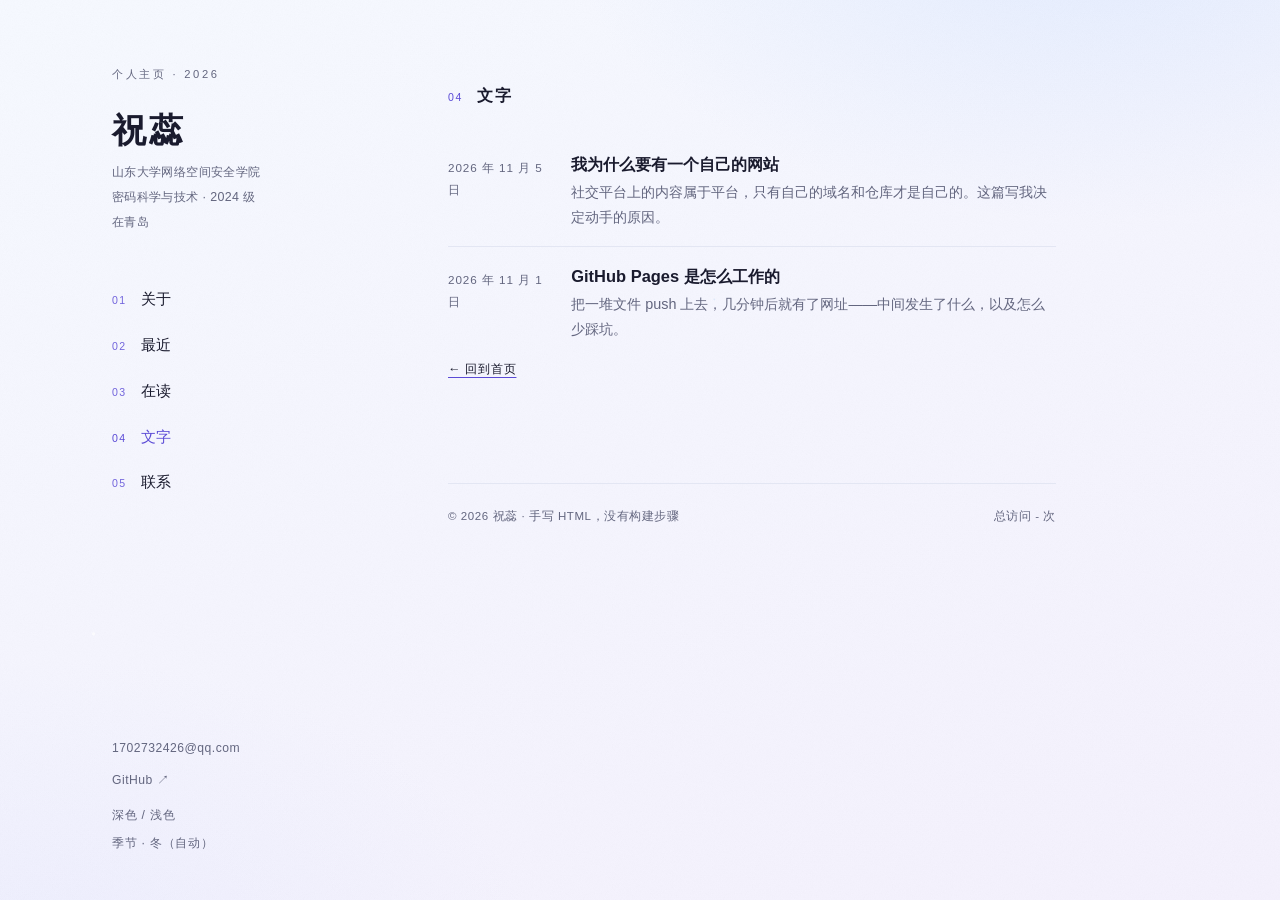
==== blog/index.html @ 92d71a0c "feat: 四季粒子 — 春落樱 夏流萤 秋飘叶 冬飞雪" ====
<!doctype html>
<html lang="zh-CN">
<head>
<meta charset="utf-8">
<meta name="viewport" content="width=device-width, initial-scale=1">
<title>文字 · 祝蕊</title>
<meta name="description" content="写过的字。">
<meta name="theme-color" content="#f6f9ff" media="(prefers-color-scheme: light)">
<meta name="theme-color" content="#0f1120" media="(prefers-color-scheme: dark)">
<meta property="og:type" content="website">
<meta property="og:title" content="文字 · 祝蕊">
<meta property="og:description" content="写过的字。">
<link rel="canonical" href="https://imzhurui.github.io/blog/">
<link rel="icon" href="data:image/svg+xml,%3Csvg xmlns='http://www.w3.org/2000/svg' viewBox='0 0 32 32'%3E%3Crect width='32' height='32' rx='4' fill='%235b4bd6'/%3E%3Ctext x='16' y='23' font-size='18' font-family='serif' fill='%23ffffff' text-anchor='middle'%3E%E7%A5%9D%3C/text%3E%3C/svg%3E">
<link rel="stylesheet" href="../assets/css/style.css?v=64c40085">
<script>
  (function () {
    try {
      var saved = localStorage.getItem('theme');
      var dark = window.matchMedia('(prefers-color-scheme: dark)').matches;
      document.documentElement.dataset.theme = saved || (dark ? 'dark' : 'light');
      var mo = new Date().getMonth() + 1;
      var se = mo < 3 ? 'winter' : mo < 6 ? 'spring' : mo < 9 ? 'summer' : mo < 12 ? 'autumn' : 'winter';
      var savedSe = localStorage.getItem('season');
      if (savedSe && savedSe !== 'auto') se = savedSe;
      document.documentElement.dataset.season = se;
    } catch (e) {}
  })();
</script>
</head>
<body>
<a class="skip-link" href="#main">跳到正文</a>
<canvas id="leaves" aria-hidden="true"></canvas>
<div class="frame">
  <aside class="side">
    <div>
      <p class="kicker">个人主页 · 2026</p>
      <p class="brand"><a href="../index.html">祝蕊</a></p>
      <p class="role">山东大学网络空间安全学院<br>密码科学与技术 · 2024 级<br>在青岛</p>
      <nav class="nav" aria-label="主导航">
      <a href="../index.html#about"><span>01</span>关于</a>
      <a href="../index.html#now"><span>02</span>最近</a>
      <a href="../index.html#reading"><span>03</span>在读</a>
      <a href="../blog/index.html" aria-current="page"><span>04</span>文字</a>
      <a href="../index.html#contact"><span>05</span>联系</a>
      </nav>
    </div>
    <div class="side-foot">
      <a href="mailto:1702732426@qq.com">1702732426@qq.com</a>
      <a href="https://github.com/imzhurui" target="_blank" rel="noopener noreferrer">GitHub ↗</a>
      <button class="theme-toggle" type="button">深色 / 浅色</button>
      <button class="season-toggle" type="button">季节</button>
    </div>
  </aside>
  <main class="main" id="main">
    <section class="section">
      <div class="sec-head"><span class="sec-num">04</span><h2 class="sec-title">文字</h2></div>
      <ul class="posts">
        <li><a class="post" href="hello-world.html">
          <span class="date">2026 年 11 月 5 日</span>
          <span><h3>我为什么要有一个自己的网站</h3><p>社交平台上的内容属于平台，只有自己的域名和仓库才是自己的。这篇写我决定动手的原因。</p></span>
        </a></li>
        <li><a class="post" href="github-pages-notes.html">
          <span class="date">2026 年 11 月 1 日</span>
          <span><h3>GitHub Pages 是怎么工作的</h3><p>把一堆文件 push 上去，几分钟后就有了网址——中间发生了什么，以及怎么少踩坑。</p></span>
        </a></li>
      </ul>
      <p class="more"><a href="../index.html">← 回到首页</a></p>
    </section>
    <footer class="foot">
      <p>© <span id="year">2026</span> 祝蕊 · 手写 HTML，没有构建步骤</p>
      <p><span id="busuanzi_container_site_pv">总访问 <span id="busuanzi_value_site_pv">-</span> 次</span></p>
    </footer>
  </main>
</div>
<script src="../assets/js/main.js?v=64c40085"></script>
<script src="../assets/js/leaves.js?v=64c40085"></script>
<script defer src="https://busuanzi.ibruce.info/busuanzi/2.3/busuanzi.pure.mini.js"></script>
</body>
</html>
---- assets/css/style.css ----
/* ===========================================================
   杂志式双栏 · 左侧栏固定，右侧阅读
   改配色只动 :root，其余不用碰。
   =========================================================== */

:root {
  --paper: #f6f9ff;
  --paper-2: #f4f1fd;
  --ink: #1a1b2e;
  --muted: #63667f;
  --rule: #e3e6f3;
  --accent: #5b4bd6;
  --accent-soft: rgba(91, 75, 214, 0.08);
  --glow-blue: rgba(86, 138, 255, 0.18);
  --glow-violet: rgba(158, 118, 255, 0.16);
  --font: -apple-system, BlinkMacSystemFont, "Segoe UI", "PingFang SC",
    "Hiragino Sans GB", "Microsoft YaHei", "Noto Sans SC", sans-serif;
  --sans: var(--font);
  --side: 16.5rem;
  color-scheme: light;
}

[data-theme="dark"] {
  --paper: #0f1120;
  --paper-2: #141128;
  --ink: #e7e8f4;
  --muted: #9b9db8;
  --rule: #262a40;
  --accent: #a99cff;
  --accent-soft: rgba(169, 156, 255, 0.14);
  --glow-blue: rgba(72, 112, 255, 0.22);
  --glow-violet: rgba(142, 100, 255, 0.20);
  color-scheme: dark;
}

*,
*::before,
*::after { box-sizing: border-box; }

html {
  -webkit-text-size-adjust: 100%;
  scroll-behavior: smooth;
  scroll-padding-top: 2rem;
}

body {
  margin: 0;
  min-height: 100vh;
  background-color: var(--paper);
  background-image:
    radial-gradient(900px 520px at 86% -10%, var(--glow-blue), transparent 60%),
    radial-gradient(820px 480px at 2% 106%, var(--glow-violet), transparent 62%),
    linear-gradient(160deg, var(--paper) 0%, var(--paper-2) 100%);
  background-attachment: fixed;
  color: var(--ink);
  font-family: var(--font);
  font-size: 17px;
  line-height: 1.9;
  -webkit-font-smoothing: antialiased;
  text-rendering: optimizeLegibility;
  transition: background-color 0.35s ease, color 0.35s ease;
}

body::before {
  content: "";
  position: fixed;
  inset: 0;
  z-index: 1;
  pointer-events: none;
  opacity: 0.08;
  mix-blend-mode: multiply;
  background-image: url("data:image/svg+xml,%3Csvg xmlns='http://www.w3.org/2000/svg' width='140' height='140'%3E%3Cfilter id='n'%3E%3CfeTurbulence type='fractalNoise' baseFrequency='0.9' numOctaves='3' stitchTiles='stitch'/%3E%3CfeColorMatrix type='saturate' values='0'/%3E%3C/filter%3E%3Crect width='140' height='140' filter='url(%23n)' opacity='0.5'/%3E%3C/svg%3E");
}

[data-theme="dark"] body::before {
  opacity: 0.1;
  mix-blend-mode: screen;
}

#leaves {
  position: fixed;
  inset: 0;
  width: 100%;
  height: 100%;
  z-index: 0;
  pointer-events: none;
}

a {
  color: var(--ink);
  text-decoration: underline;
  text-decoration-color: var(--accent);
  text-decoration-thickness: 1px;
  text-underline-offset: 4px;
  transition: color 0.18s ease;
}
a:hover { color: var(--accent); }

::selection { background: var(--accent-soft); }

:focus-visible {
  outline: 2px solid var(--accent);
  outline-offset: 3px;
  border-radius: 2px;
}

.skip-link {
  position: absolute;
  left: -9999px;
  background: var(--paper);
  padding: 10px 16px;
  z-index: 100;
}
.skip-link:focus { left: 12px; top: 12px; }

/* ---------------- 双栏骨架 ---------------- */

.frame {
  position: relative;
  z-index: 2;
  display: grid;
  grid-template-columns: var(--side) minmax(0, 1fr);
  gap: 4.5rem;
  max-width: 72rem;
  margin: 0 auto;
  padding: 0 3rem;
}

.side {
  position: sticky;
  top: 0;
  align-self: start;
  height: 100vh;
  display: flex;
  flex-direction: column;
  justify-content: space-between;
  padding: 4rem 0 3rem;
}

.main {
  padding: 5rem 0 6rem;
  max-width: 38rem;
}

/* ---------------- 左侧栏 ---------------- */

.kicker {
  margin: 0 0 1.4rem;
  font-family: var(--sans);
  font-size: 0.7rem;
  letter-spacing: 0.24em;
  color: var(--muted);
}

.brand {
  margin: 0 0 0.5rem;
  font-size: 2.15rem;
  font-weight: 600;
  letter-spacing: 0.08em;
  line-height: 1.3;
}

.brand a { text-decoration: none; }

.role {
  margin: 0 0 2.6rem;
  font-family: var(--sans);
  font-size: 0.78rem;
  line-height: 2;
  color: var(--muted);
  letter-spacing: 0.03em;
}

.nav {
  display: flex;
  flex-direction: column;
}

.nav a {
  display: flex;
  align-items: baseline;
  gap: 0.9rem;
  padding: 0.5rem 0;
  font-size: 0.95rem;
  text-decoration: none;
  border-bottom: 1px solid transparent;
  transition: color 0.2s ease, border-color 0.2s ease, padding-left 0.2s ease;
}
.nav a span {
  font-family: var(--sans);
  font-size: 0.66rem;
  letter-spacing: 0.12em;
  color: var(--accent);
  opacity: 0.85;
}
.nav a:hover { color: var(--accent); padding-left: 0.3rem; }
.nav a[aria-current="page"] { color: var(--accent); }
.nav a[aria-current="page"] span { opacity: 1; }

.side-foot {
  display: flex;
  flex-direction: column;
  gap: 0.55rem;
  font-family: var(--sans);
  font-size: 0.76rem;
  letter-spacing: 0.04em;
}
.side-foot a {
  color: var(--muted);
  text-decoration: none;
  transition: color 0.2s ease;
  overflow-wrap: anywhere;
}
.side-foot a:hover { color: var(--accent); }

.theme-toggle,
.season-toggle {
  align-self: flex-start;
  margin-top: 0.4rem;
  padding: 0;
  border: 0;
  background: none;
  color: var(--muted);
  font-family: var(--sans);
  font-size: 0.76rem;
  letter-spacing: 0.06em;
  cursor: pointer;
  transition: color 0.2s ease;
}
.theme-toggle:hover,
.season-toggle:hover { color: var(--accent); }

.season-toggle { margin-top: 0.15rem; }

/* ---------------- 正文小节 ---------------- */

.section {
  padding: 2.8rem 0;
  border-top: 1px solid var(--rule);
}
.section:first-child { border-top: 0; padding-top: 0; }

.sec-head {
  display: flex;
  align-items: baseline;
  gap: 0.85rem;
  margin-bottom: 1.5rem;
}

.sec-num {
  font-family: var(--sans);
  font-size: 0.66rem;
  letter-spacing: 0.16em;
  color: var(--accent);
}

.sec-title {
  margin: 0;
  font-size: 1.02rem;
  font-weight: 600;
  letter-spacing: 0.16em;
}

.section p { margin: 0 0 1.15rem; }
.section p:last-child { margin-bottom: 0; }

.lede { font-size: 1.16rem; line-height: 1.95; }

/* 最近 */
.now { margin: 0; font-size: 0.96rem; }
.now > div {
  display: grid;
  grid-template-columns: 4.2rem 1fr;
  gap: 1rem;
  padding: 0.6rem 0;
  border-bottom: 1px dashed var(--rule);
}
.now > div:last-child { border-bottom: 0; }
.now dt {
  font-family: var(--sans);
  font-size: 0.72rem;
  letter-spacing: 0.14em;
  color: var(--muted);
  padding-top: 0.3rem;
}
.now dd { margin: 0; }


/* 在读 */
.reading { list-style: none; margin: 0; padding: 0; }
.reading li {
  display: flex;
  justify-content: space-between;
  align-items: baseline;
  gap: 1rem;
  padding: 0.8rem 0;
  border-bottom: 1px dashed var(--rule);
  flex-wrap: wrap;
}
.reading li:last-child { border-bottom: 0; }
.reading a {
  text-decoration: none;
  border-bottom: 1px solid var(--rule);
  transition: color 0.2s ease, border-color 0.2s ease;
}
.reading a:hover { color: var(--accent); border-bottom-color: var(--accent); }
.read-meta {
  font-family: var(--sans);
  font-size: 0.72rem;
  letter-spacing: 0.06em;
  color: var(--muted);
}

/* 文章列表 */
.posts { list-style: none; margin: 0; padding: 0; }
.posts li { border-top: 1px solid var(--rule); }
.posts li:first-child { border-top: 0; }

.post {
  display: grid;
  grid-template-columns: 6.5rem minmax(0, 1fr);
  gap: 1.2rem;
  padding: 1rem 0;
  text-decoration: none;
  color: var(--ink);
  transition: color 0.2s ease, padding-left 0.2s ease;
}
.post:hover { color: var(--accent); padding-left: 0.35rem; }
.post time,
.post .date {
  font-family: var(--sans);
  font-size: 0.73rem;
  letter-spacing: 0.08em;
  color: var(--muted);
  padding-top: 0.35rem;
}
.post h3 {
  margin: 0 0 0.15rem;
  font-size: 1.03rem;
  font-weight: 600;
  line-height: 1.6;
}
.post p {
  margin: 0;
  font-size: 0.9rem;
  color: var(--muted);
  line-height: 1.75;
}

.more {
  margin: 1.6rem 0 0;
  font-family: var(--sans);
  font-size: 0.78rem;
  letter-spacing: 0.06em;
}

/* ---------------- 文章页 ---------------- */

.article-header {
  padding-bottom: 2rem;
  margin-bottom: 2.2rem;
  border-bottom: 1px solid var(--rule);
}

.article-header .meta {
  margin: 0 0 1rem;
  font-family: var(--sans);
  font-size: 0.74rem;
  letter-spacing: 0.1em;
  color: var(--muted);
}

.article-header h1 {
  margin: 0;
  font-size: clamp(1.6rem, 3vw, 2.05rem);
  font-weight: 600;
  line-height: 1.5;
  letter-spacing: 0.02em;
}

.prose p, .prose ul, .prose ol { margin: 0 0 1.25rem; }
.prose h2 {
  margin: 2.6rem 0 0.9rem;
  font-size: 1.28rem;
  font-weight: 600;
}
.prose h3 {
  margin: 2rem 0 0.6rem;
  font-size: 1.08rem;
  font-weight: 600;
}
.prose ul, .prose ol { padding-left: 1.4em; }
.prose li { margin-bottom: 0.45rem; }
.prose li::marker { color: var(--accent); }
.prose blockquote {
  margin: 1.6rem 0;
  padding: 0.2rem 0 0.2rem 1.2rem;
  border-left: 2px solid var(--accent);
  color: var(--muted);
}
.prose blockquote p:last-child { margin-bottom: 0; }
.prose code {
  font-family: ui-monospace, SFMono-Regular, Consolas, "Courier New", monospace;
  font-size: 0.85em;
  background: var(--accent-soft);
  border-radius: 3px;
  padding: 1px 4px;
}
.prose pre {
  margin: 1.6rem 0;
  padding: 1rem 1.15rem;
  background: var(--accent-soft);
  border-radius: 4px;
  overflow-x: auto;
  font-size: 0.82rem;
  line-height: 1.7;
}
.prose pre code { background: none; padding: 0; }
.prose hr { border: 0; border-top: 1px solid var(--rule); margin: 2.4rem 0; }
.prose img { max-width: 100%; height: auto; }

.back {
  display: inline-block;
  margin-top: 3rem;
  font-family: var(--sans);
  font-size: 0.76rem;
  letter-spacing: 0.06em;
  color: var(--muted);
  text-decoration: none;
}
.back:hover { color: var(--accent); }

/* ---------------- 页脚 ---------------- */

.foot {
  margin-top: 3.5rem;
  padding-top: 1.4rem;
  border-top: 1px solid var(--rule);
  font-family: var(--sans);
  font-size: 0.72rem;
  letter-spacing: 0.05em;
  color: var(--muted);
  display: flex;
  justify-content: space-between;
  gap: 1rem;
  flex-wrap: wrap;
}
.foot p { margin: 0; }

/* ---------------- 入场：轻轻浮上来 ---------------- */

.reveal {
  opacity: 0;
  transform: translateY(12px);
  transition: opacity 0.8s cubic-bezier(0.22, 0.61, 0.36, 1),
    transform 0.8s cubic-bezier(0.22, 0.61, 0.36, 1);
}
.reveal.in { opacity: 1; transform: none; }


/* ---------------- 四季：只换底色和光，不动文字 ---------------- */

/* 四季只在蓝紫范围里换「光」，底色永远是浅蓝到浅紫 */
[data-season="spring"] { --glow-blue: rgba(96, 200, 210, 0.18); --glow-violet: rgba(150, 190, 255, 0.14); }
[data-season="summer"] { --glow-blue: rgba(72, 156, 255, 0.20); --glow-violet: rgba(120, 190, 255, 0.13); }
[data-season="autumn"] { --glow-blue: rgba(126, 146, 255, 0.18); --glow-violet: rgba(176, 132, 255, 0.17); }
[data-season="winter"] { --glow-blue: rgba(150, 190, 255, 0.20); --glow-violet: rgba(196, 208, 255, 0.15); }

[data-theme="dark"][data-season="spring"] { --glow-blue: rgba(60, 180, 200, 0.22); --glow-violet: rgba(110, 150, 255, 0.20); }
[data-theme="dark"][data-season="summer"] { --glow-blue: rgba(56, 132, 255, 0.26); --glow-violet: rgba(96, 176, 255, 0.20); }
[data-theme="dark"][data-season="autumn"] { --glow-blue: rgba(104, 124, 255, 0.24); --glow-violet: rgba(158, 108, 255, 0.24); }
[data-theme="dark"][data-season="winter"] { --glow-blue: rgba(130, 176, 255, 0.24); --glow-violet: rgba(180, 196, 255, 0.18); }

/* ---------------- 响应式 ---------------- */

@media (max-width: 900px) {
  .frame {
    grid-template-columns: minmax(0, 1fr);
    gap: 0;
    padding: 0 1.6rem;
  }
  .side {
    position: static;
    height: auto;
    padding: 2.4rem 0 1.6rem;
    border-bottom: 1px solid var(--rule);
    gap: 1.4rem;
  }
  .role { margin-bottom: 0; }
  .nav { flex-direction: row; flex-wrap: wrap; gap: 0.4rem 1.2rem; }
  .nav a { padding: 0.25rem 0; border-bottom: 0; }
  .side-foot { flex-direction: row; flex-wrap: wrap; gap: 1rem; align-items: center; }
  .theme-toggle { margin-top: 0; }
  .main { padding: 2.4rem 0 4rem; max-width: none; }
  .post { grid-template-columns: 5.2rem minmax(0, 1fr); gap: 0.8rem; }
}

@media (max-width: 480px) {
  body { font-size: 16.5px; }
  .brand { font-size: 1.9rem; }
  .post { grid-template-columns: minmax(0, 1fr); gap: 0.15rem; }
  .post time { padding-top: 0; }
}

@media (prefers-reduced-motion: reduce) {
  html { scroll-behavior: auto; }
  *, *::before, *::after {
    transition-duration: 0.001ms !important;
    animation-duration: 0.001ms !important;
  }
  #leaves { display: none; }
  .reveal { opacity: 1; transform: none; }
}

@media print {
  body::before, #leaves, .side, .foot { display: none; }
  .frame { display: block; }
  .main { padding: 0; max-width: none; }
  body { background: #fff; color: #000; }
}
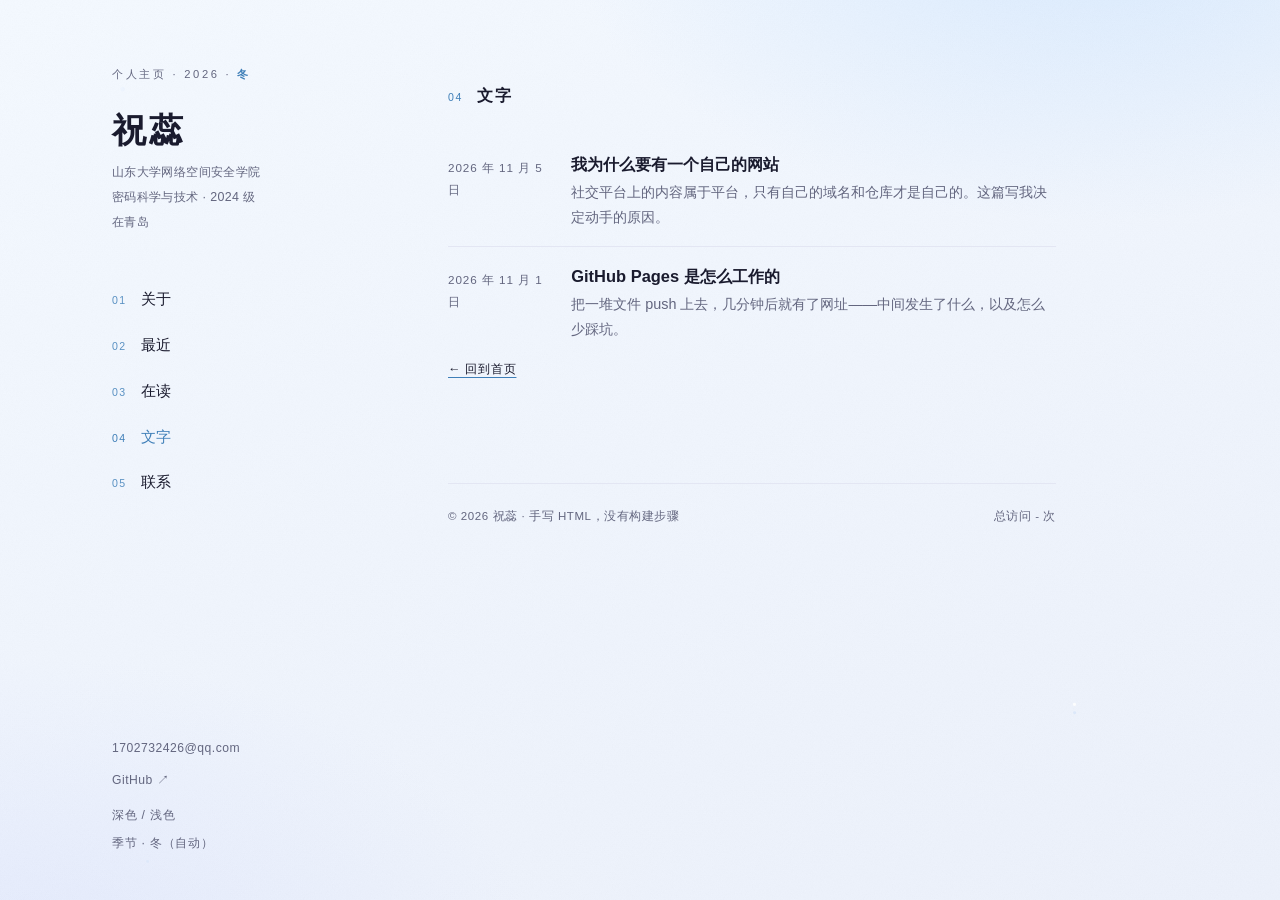
==== commit a522657c: "style: 四季差异化更明显（底色/强调色/粒子）" ====
--- a/blog/index.html
+++ b/blog/index.html
@@ -12,7 +12,7 @@
 <meta property="og:description" content="写过的字。">
 <link rel="canonical" href="https://imzhurui.github.io/blog/">
 <link rel="icon" href="data:image/svg+xml,%3Csvg xmlns='http://www.w3.org/2000/svg' viewBox='0 0 32 32'%3E%3Crect width='32' height='32' rx='4' fill='%235b4bd6'/%3E%3Ctext x='16' y='23' font-size='18' font-family='serif' fill='%23ffffff' text-anchor='middle'%3E%E7%A5%9D%3C/text%3E%3C/svg%3E">
-<link rel="stylesheet" href="../assets/css/style.css?v=64c40085">
+<link rel="stylesheet" href="../assets/css/style.css?v=2e417371">
 <script>
   (function () {
     try {
@@ -73,8 +73,8 @@
     </footer>
   </main>
 </div>
-<script src="../assets/js/main.js?v=64c40085"></script>
-<script src="../assets/js/leaves.js?v=64c40085"></script>
+<script src="../assets/js/main.js?v=2e417371"></script>
+<script src="../assets/js/leaves.js?v=2e417371"></script>
 <script defer src="https://busuanzi.ibruce.info/busuanzi/2.3/busuanzi.pure.mini.js"></script>
 </body>
 </html>
--- a/assets/css/style.css
+++ b/assets/css/style.css
@@ -152,6 +152,12 @@
   color: var(--muted);
 }
 
+.season-mark {
+  color: var(--accent);
+  font-weight: 600;
+  letter-spacing: 0.1em;
+}
+
 .brand {
   margin: 0 0 0.5rem;
   font-size: 2.15rem;
@@ -460,16 +466,79 @@
 
 /* ---------------- 四季：只换底色和光，不动文字 ---------------- */
 
-/* 四季只在蓝紫范围里换「光」，底色永远是浅蓝到浅紫 */
-[data-season="spring"] { --glow-blue: rgba(96, 200, 210, 0.18); --glow-violet: rgba(150, 190, 255, 0.14); }
-[data-season="summer"] { --glow-blue: rgba(72, 156, 255, 0.20); --glow-violet: rgba(120, 190, 255, 0.13); }
-[data-season="autumn"] { --glow-blue: rgba(126, 146, 255, 0.18); --glow-violet: rgba(176, 132, 255, 0.17); }
-[data-season="winter"] { --glow-blue: rgba(150, 190, 255, 0.20); --glow-violet: rgba(196, 208, 255, 0.15); }
-
-[data-theme="dark"][data-season="spring"] { --glow-blue: rgba(60, 180, 200, 0.22); --glow-violet: rgba(110, 150, 255, 0.20); }
-[data-theme="dark"][data-season="summer"] { --glow-blue: rgba(56, 132, 255, 0.26); --glow-violet: rgba(96, 176, 255, 0.20); }
-[data-theme="dark"][data-season="autumn"] { --glow-blue: rgba(104, 124, 255, 0.24); --glow-violet: rgba(158, 108, 255, 0.24); }
-[data-theme="dark"][data-season="winter"] { --glow-blue: rgba(130, 176, 255, 0.24); --glow-violet: rgba(180, 196, 255, 0.18); }
+/* ---------------- 四季：底色、光、强调色都换 ---------------- */
+
+[data-season="spring"] {
+  --paper: #fff6f9;
+  --paper-2: #f4ecfb;
+  --accent: #b8467e;
+  --accent-soft: rgba(184, 70, 126, 0.08);
+  --glow-blue: rgba(255, 158, 196, 0.26);
+  --glow-violet: rgba(188, 152, 255, 0.22);
+}
+
+[data-season="summer"] {
+  --paper: #f2fbff;
+  --paper-2: #e9f2ff;
+  --accent: #2f6fd0;
+  --accent-soft: rgba(47, 111, 208, 0.08);
+  --glow-blue: rgba(86, 196, 255, 0.26);
+  --glow-violet: rgba(96, 146, 255, 0.20);
+}
+
+[data-season="autumn"] {
+  --paper: #f7f4ff;
+  --paper-2: #eee7fb;
+  --accent: #6a4bd6;
+  --accent-soft: rgba(106, 75, 214, 0.08);
+  --glow-blue: rgba(124, 112, 255, 0.24);
+  --glow-violet: rgba(176, 120, 255, 0.22);
+}
+
+[data-season="winter"] {
+  --paper: #f4f9ff;
+  --paper-2: #ecf1fb;
+  --accent: #3f7fb8;
+  --accent-soft: rgba(63, 127, 184, 0.08);
+  --glow-blue: rgba(150, 200, 255, 0.28);
+  --glow-violet: rgba(186, 198, 255, 0.20);
+}
+
+[data-theme="dark"][data-season="spring"] {
+  --paper: #1b1420;
+  --paper-2: #241a2c;
+  --accent: #ff9ec4;
+  --accent-soft: rgba(255, 158, 196, 0.14);
+  --glow-blue: rgba(255, 130, 180, 0.26);
+  --glow-violet: rgba(170, 120, 255, 0.24);
+}
+
+[data-theme="dark"][data-season="summer"] {
+  --paper: #0d1826;
+  --paper-2: #102132;
+  --accent: #7fd0ff;
+  --accent-soft: rgba(127, 208, 255, 0.14);
+  --glow-blue: rgba(60, 180, 255, 0.28);
+  --glow-violet: rgba(90, 140, 255, 0.22);
+}
+
+[data-theme="dark"][data-season="autumn"] {
+  --paper: #14112a;
+  --paper-2: #1a1738;
+  --accent: #b39cff;
+  --accent-soft: rgba(179, 156, 255, 0.16);
+  --glow-blue: rgba(110, 100, 255, 0.30);
+  --glow-violet: rgba(160, 110, 255, 0.28);
+}
+
+[data-theme="dark"][data-season="winter"] {
+  --paper: #0e1622;
+  --paper-2: #131f2e;
+  --accent: #9ec4ff;
+  --accent-soft: rgba(158, 196, 255, 0.14);
+  --glow-blue: rgba(140, 190, 255, 0.28);
+  --glow-violet: rgba(180, 196, 255, 0.20);
+}
 
 /* ---------------- 响应式 ---------------- */
 
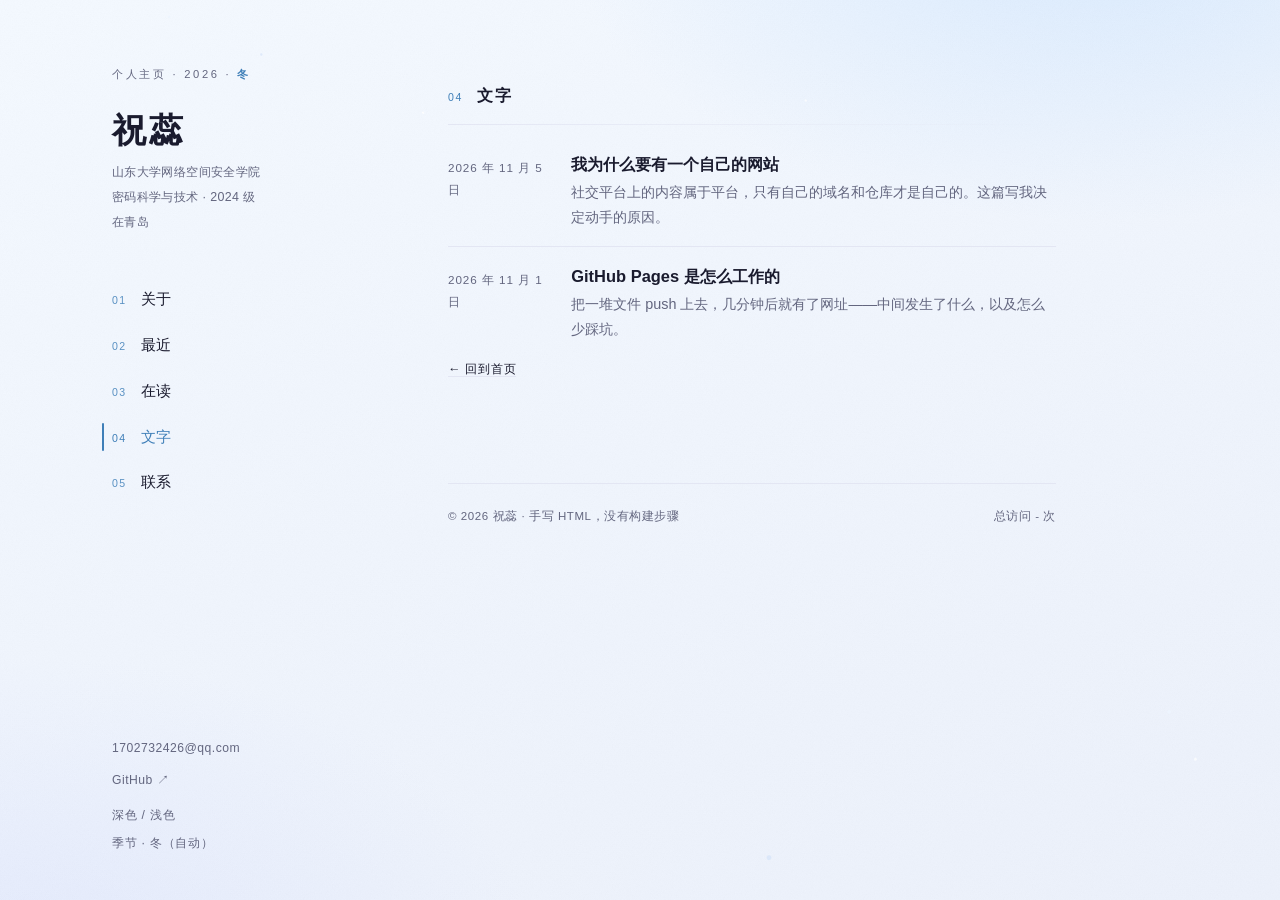
==== commit f9b2f557: "feat: 更多小动效（进度条/柔光/下划线/箭头/竖线）" ====
--- a/blog/index.html
+++ b/blog/index.html
@@ -12,7 +12,7 @@
 <meta property="og:description" content="写过的字。">
 <link rel="canonical" href="https://imzhurui.github.io/blog/">
 <link rel="icon" href="data:image/svg+xml,%3Csvg xmlns='http://www.w3.org/2000/svg' viewBox='0 0 32 32'%3E%3Crect width='32' height='32' rx='4' fill='%235b4bd6'/%3E%3Ctext x='16' y='23' font-size='18' font-family='serif' fill='%23ffffff' text-anchor='middle'%3E%E7%A5%9D%3C/text%3E%3C/svg%3E">
-<link rel="stylesheet" href="../assets/css/style.css?v=2e417371">
+<link rel="stylesheet" href="../assets/css/style.css?v=091273e0">
 <script>
   (function () {
     try {
@@ -31,6 +31,8 @@
 <body>
 <a class="skip-link" href="#main">跳到正文</a>
 <canvas id="leaves" aria-hidden="true"></canvas>
+<div class="spotlight" aria-hidden="true"></div>
+<div class="progress" aria-hidden="true"></div>
 <div class="frame">
   <aside class="side">
     <div>
@@ -73,8 +75,8 @@
     </footer>
   </main>
 </div>
-<script src="../assets/js/main.js?v=2e417371"></script>
-<script src="../assets/js/leaves.js?v=2e417371"></script>
+<script src="../assets/js/main.js?v=091273e0"></script>
+<script src="../assets/js/leaves.js?v=091273e0"></script>
 <script defer src="https://busuanzi.ibruce.info/busuanzi/2.3/busuanzi.pure.mini.js"></script>
 </body>
 </html>
--- a/assets/css/style.css
+++ b/assets/css/style.css
@@ -539,6 +539,168 @@
   --glow-blue: rgba(140, 190, 255, 0.28);
   --glow-violet: rgba(180, 196, 255, 0.20);
 }
+
+
+/* ---------------- 更多小动效 ---------------- */
+
+/* 顶部阅读进度 */
+.progress {
+  position: fixed;
+  top: 0;
+  left: 0;
+  right: 0;
+  height: 2px;
+  z-index: 70;
+  transform: scaleX(0);
+  transform-origin: 0 50%;
+  background: linear-gradient(90deg, var(--glow-blue), var(--accent));
+  opacity: 0.9;
+  pointer-events: none;
+  will-change: transform;
+}
+
+/* 跟着鼠标的一团柔光 */
+.spotlight {
+  position: fixed;
+  inset: 0;
+  z-index: 0;
+  pointer-events: none;
+  opacity: 0;
+  transition: opacity 0.6s ease;
+  background: radial-gradient(
+    240px 240px at var(--mx, 50%) var(--my, 30%),
+    rgba(255, 255, 255, 0.7),
+    rgba(255, 255, 255, 0) 70%
+  );
+  mix-blend-mode: soft-light;
+}
+.spotlight.on { opacity: 0.55; }
+
+/* 链接：下划线从左边长出来 */
+.section p a,
+.prose a,
+.reading a,
+.foot a,
+.article-header a {
+  text-decoration: none;
+  border-bottom: 1px solid var(--rule);
+  background-image: linear-gradient(var(--accent), var(--accent));
+  background-repeat: no-repeat;
+  background-size: 0% 1px;
+  background-position: 0 100%;
+  transition: background-size 0.32s cubic-bezier(0.22, 0.61, 0.36, 1),
+    color 0.2s ease, border-color 0.32s ease;
+}
+.section p a:hover,
+.prose a:hover,
+.reading a:hover,
+.foot a:hover,
+.article-header a:hover {
+  background-size: 100% 1px;
+  border-color: transparent;
+  color: var(--accent);
+}
+
+/* 小节：进入视野时，标题下划出细线 */
+.sec-head { position: relative; }
+.sec-head::after {
+  content: "";
+  position: absolute;
+  left: 0;
+  right: 0;
+  bottom: -0.85rem;
+  height: 1px;
+  background: linear-gradient(90deg, var(--rule), transparent);
+  transform: scaleX(0);
+  transform-origin: 0 50%;
+  transition: transform 1s cubic-bezier(0.22, 0.61, 0.36, 1) 0.12s;
+}
+.section.in .sec-head::after { transform: scaleX(1); }
+
+.sec-num {
+  display: inline-block;
+  transition: transform 0.25s ease, color 0.25s ease;
+}
+.section:hover .sec-num { transform: translateY(-2px) scale(1.12); }
+
+/* 文章行：hover 时冒出一个小箭头 */
+.post h3::after {
+  content: "→";
+  margin-left: 0.45em;
+  color: var(--accent);
+  opacity: 0;
+  transform: translateX(-6px);
+  display: inline-block;
+  transition: opacity 0.22s ease, transform 0.22s ease;
+}
+.post:hover h3::after { opacity: 1; transform: translateX(0); }
+
+/* 在读：hover 时左边浮出一条竖线 */
+.reading li {
+  position: relative;
+  padding-left: 0;
+  transition: padding-left 0.25s ease;
+}
+.reading li::before {
+  content: "";
+  position: absolute;
+  left: -0.75rem;
+  top: 0.75rem;
+  bottom: 0.75rem;
+  width: 2px;
+  border-radius: 2px;
+  background: var(--accent);
+  transform: scaleY(0);
+  transform-origin: 50% 0;
+  transition: transform 0.25s ease;
+}
+.reading li:hover { padding-left: 0.4rem; }
+.reading li:hover::before { transform: scaleY(1); }
+
+/* 「最近」行：hover 时淡淡铺一层底色 */
+.now > div {
+  background: linear-gradient(90deg, var(--accent-soft), transparent 70%);
+  background-size: 0% 100%;
+  background-repeat: no-repeat;
+  transition: background-size 0.35s ease, padding-left 0.25s ease, border-color 0.25s ease;
+}
+.now > div:hover { background-size: 100% 100%; }
+
+/* 按钮：按下时回弹一下 */
+.theme-toggle,
+.season-toggle {
+  transition: color 0.2s ease, transform 0.15s ease;
+}
+.theme-toggle:active,
+.season-toggle:active { transform: scale(0.93); }
+
+/* 名字：hover 时微微发亮 */
+.brand a { transition: color 0.25s ease, text-shadow 0.35s ease; }
+.brand a:hover {
+  color: var(--accent);
+  text-shadow: 0 0 18px var(--accent-soft);
+}
+
+/* 导航：当前页左侧一条竖线 */
+.nav a {
+  position: relative;
+  transition: padding-left 0.22s ease, color 0.2s ease;
+}
+.nav a::before {
+  content: "";
+  position: absolute;
+  left: -0.6rem;
+  top: 0.55rem;
+  bottom: 0.55rem;
+  width: 2px;
+  border-radius: 2px;
+  background: var(--accent);
+  transform: scaleY(0);
+  transform-origin: 50% 0;
+  transition: transform 0.25s ease;
+}
+.nav a:hover::before,
+.nav a[aria-current="page"]::before { transform: scaleY(1); }
 
 /* ---------------- 响应式 ---------------- */
 
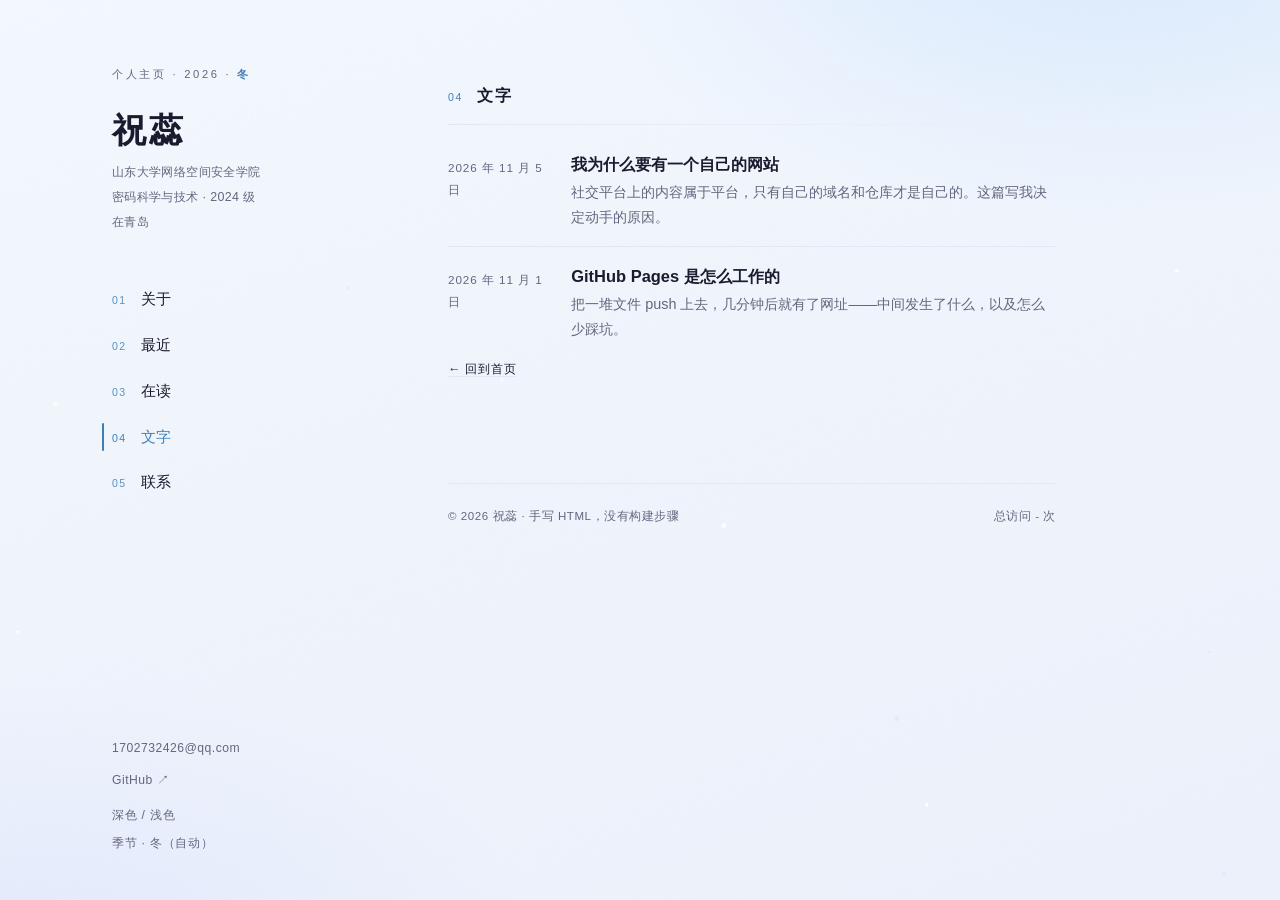
==== commit 7322b5a6: "feat: 粒子密度翻倍（樱 29 / 萤 21 / 叶 24 / 雪 34）" ====
--- a/blog/index.html
+++ b/blog/index.html
@@ -12,7 +12,7 @@
 <meta property="og:description" content="写过的字。">
 <link rel="canonical" href="https://imzhurui.github.io/blog/">
 <link rel="icon" href="data:image/svg+xml,%3Csvg xmlns='http://www.w3.org/2000/svg' viewBox='0 0 32 32'%3E%3Crect width='32' height='32' rx='4' fill='%235b4bd6'/%3E%3Ctext x='16' y='23' font-size='18' font-family='serif' fill='%23ffffff' text-anchor='middle'%3E%E7%A5%9D%3C/text%3E%3C/svg%3E">
-<link rel="stylesheet" href="../assets/css/style.css?v=091273e0">
+<link rel="stylesheet" href="../assets/css/style.css?v=cbf67196">
 <script>
   (function () {
     try {
@@ -75,8 +75,8 @@
     </footer>
   </main>
 </div>
-<script src="../assets/js/main.js?v=091273e0"></script>
-<script src="../assets/js/leaves.js?v=091273e0"></script>
+<script src="../assets/js/main.js?v=cbf67196"></script>
+<script src="../assets/js/leaves.js?v=cbf67196"></script>
 <script defer src="https://busuanzi.ibruce.info/busuanzi/2.3/busuanzi.pure.mini.js"></script>
 </body>
 </html>
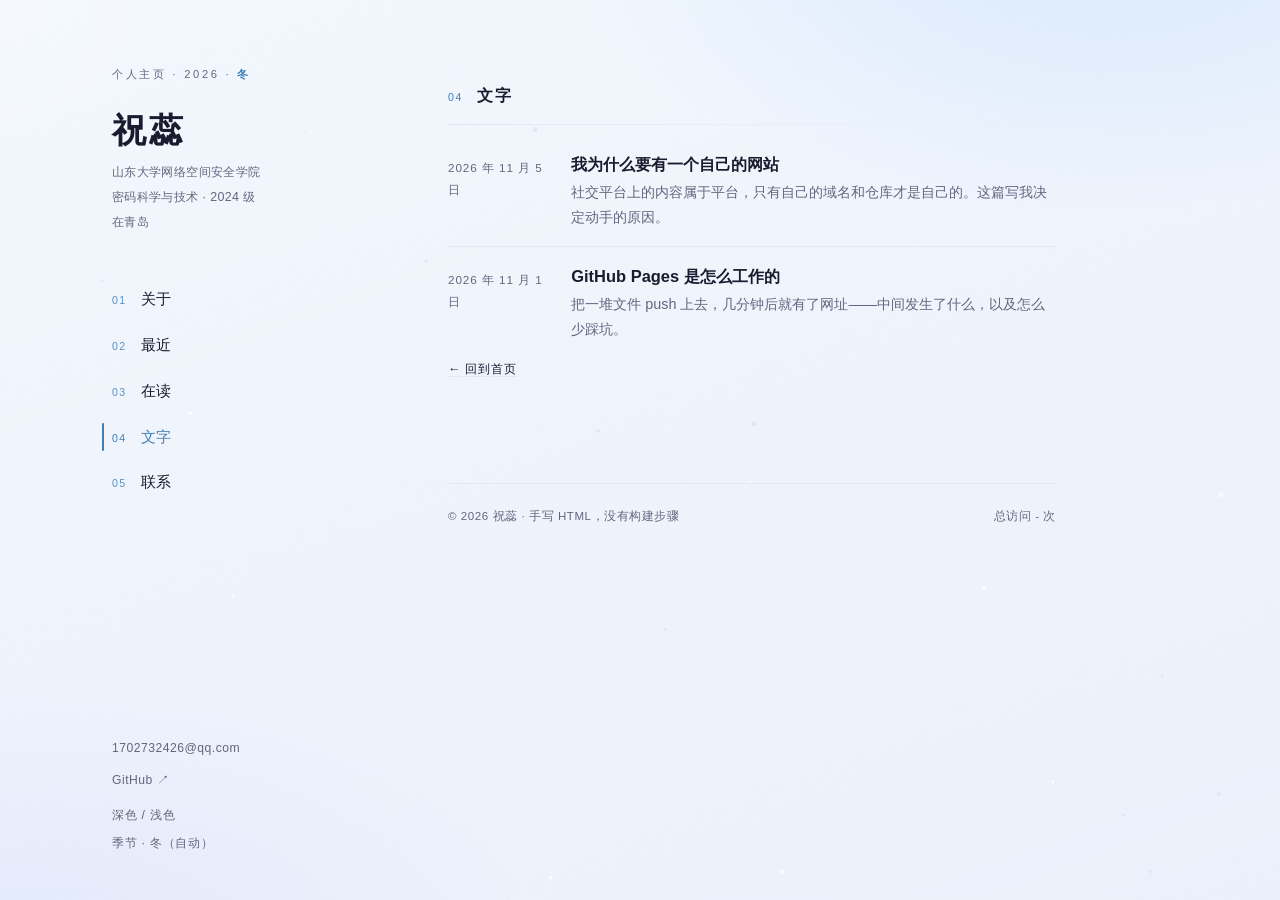
==== commit 10a5fcd7: "feat: 粒子再加密（樱 55 / 萤 40 / 叶 45 / 雪 65）" ====
--- a/blog/index.html
+++ b/blog/index.html
@@ -12,7 +12,7 @@
 <meta property="og:description" content="写过的字。">
 <link rel="canonical" href="https://imzhurui.github.io/blog/">
 <link rel="icon" href="data:image/svg+xml,%3Csvg xmlns='http://www.w3.org/2000/svg' viewBox='0 0 32 32'%3E%3Crect width='32' height='32' rx='4' fill='%235b4bd6'/%3E%3Ctext x='16' y='23' font-size='18' font-family='serif' fill='%23ffffff' text-anchor='middle'%3E%E7%A5%9D%3C/text%3E%3C/svg%3E">
-<link rel="stylesheet" href="../assets/css/style.css?v=cbf67196">
+<link rel="stylesheet" href="../assets/css/style.css?v=a3cb68a4">
 <script>
   (function () {
     try {
@@ -75,8 +75,8 @@
     </footer>
   </main>
 </div>
-<script src="../assets/js/main.js?v=cbf67196"></script>
-<script src="../assets/js/leaves.js?v=cbf67196"></script>
+<script src="../assets/js/main.js?v=a3cb68a4"></script>
+<script src="../assets/js/leaves.js?v=a3cb68a4"></script>
 <script defer src="https://busuanzi.ibruce.info/busuanzi/2.3/busuanzi.pure.mini.js"></script>
 </body>
 </html>
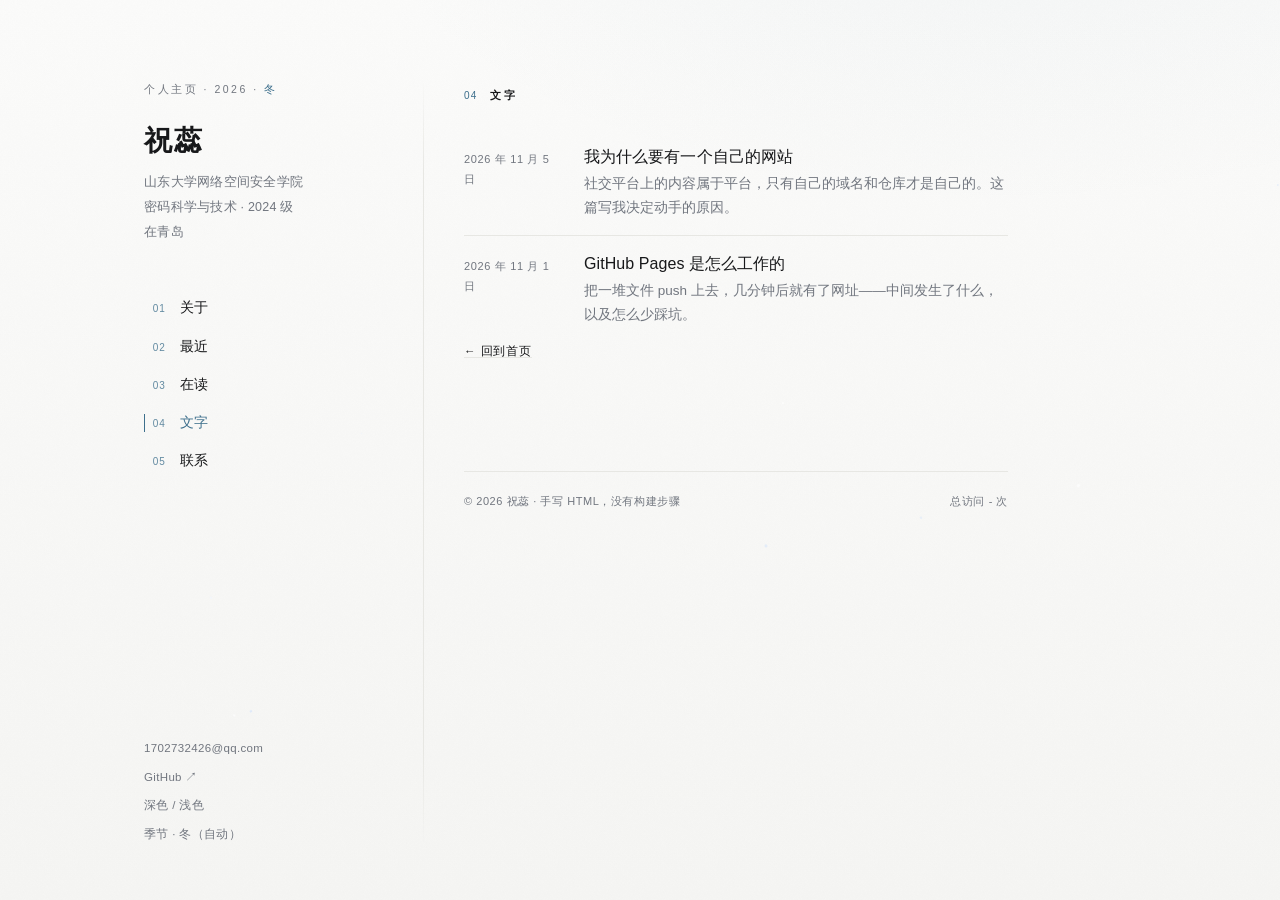
==== commit 3cd1280a: "design: refine layout, single accent, quieter particles" ====
--- a/blog/index.html
+++ b/blog/index.html
@@ -12,7 +12,7 @@
 <meta property="og:description" content="写过的字。">
 <link rel="canonical" href="https://imzhurui.github.io/blog/">
 <link rel="icon" href="data:image/svg+xml,%3Csvg xmlns='http://www.w3.org/2000/svg' viewBox='0 0 32 32'%3E%3Crect width='32' height='32' rx='4' fill='%235b4bd6'/%3E%3Ctext x='16' y='23' font-size='18' font-family='serif' fill='%23ffffff' text-anchor='middle'%3E%E7%A5%9D%3C/text%3E%3C/svg%3E">
-<link rel="stylesheet" href="../assets/css/style.css?v=a3cb68a4">
+<link rel="stylesheet" href="../assets/css/style.css?v=112d2a25">
 <script>
   (function () {
     try {
@@ -31,7 +31,6 @@
 <body>
 <a class="skip-link" href="#main">跳到正文</a>
 <canvas id="leaves" aria-hidden="true"></canvas>
-<div class="spotlight" aria-hidden="true"></div>
 <div class="progress" aria-hidden="true"></div>
 <div class="frame">
   <aside class="side">
@@ -75,8 +74,8 @@
     </footer>
   </main>
 </div>
-<script src="../assets/js/main.js?v=a3cb68a4"></script>
-<script src="../assets/js/leaves.js?v=a3cb68a4"></script>
+<script src="../assets/js/main.js?v=112d2a25"></script>
+<script src="../assets/js/leaves.js?v=112d2a25"></script>
 <script defer src="https://busuanzi.ibruce.info/busuanzi/2.3/busuanzi.pure.mini.js"></script>
 </body>
 </html>
--- a/assets/css/style.css
+++ b/assets/css/style.css
@@ -1,37 +1,49 @@
 /* ===========================================================
-   杂志式双栏 · 左侧栏固定，右侧阅读
-   改配色只动 :root，其余不用碰。
+   杂志式双栏 · 克制版
+   近白纸底、单一强调色、细线、克制的动效。
+   四季只换强调色和一点点顶部薄雾。
    =========================================================== */
 
 :root {
-  --paper: #f6f9ff;
-  --paper-2: #f4f1fd;
-  --ink: #1a1b2e;
-  --muted: #63667f;
-  --rule: #e3e6f3;
-  --accent: #5b4bd6;
-  --accent-soft: rgba(91, 75, 214, 0.08);
-  --glow-blue: rgba(86, 138, 255, 0.18);
-  --glow-violet: rgba(158, 118, 255, 0.16);
+  --paper: #fbfbfa;
+  --paper-2: #f5f5f3;
+  --ink: #17181a;
+  --muted: #71767f;
+  --rule: #e7e7e3;
+  --accent: #6a5a9e;
+  --accent-soft: rgba(106, 90, 158, 0.07);
+  --wash: rgba(106, 90, 158, 0.05);
   --font: -apple-system, BlinkMacSystemFont, "Segoe UI", "PingFang SC",
     "Hiragino Sans GB", "Microsoft YaHei", "Noto Sans SC", sans-serif;
-  --sans: var(--font);
-  --side: 16.5rem;
+  --side: 15rem;
+  --gap: 5rem;
+  --measure: 34rem;
   color-scheme: light;
 }
 
 [data-theme="dark"] {
-  --paper: #0f1120;
-  --paper-2: #141128;
-  --ink: #e7e8f4;
-  --muted: #9b9db8;
-  --rule: #262a40;
-  --accent: #a99cff;
-  --accent-soft: rgba(169, 156, 255, 0.14);
-  --glow-blue: rgba(72, 112, 255, 0.22);
-  --glow-violet: rgba(142, 100, 255, 0.20);
+  --paper: #0f1013;
+  --paper-2: #14161a;
+  --ink: #e8e9ec;
+  --muted: #9a9ea8;
+  --rule: #23262c;
+  --accent: #a99ad6;
+  --accent-soft: rgba(169, 154, 214, 0.10);
+  --wash: rgba(169, 154, 214, 0.06);
   color-scheme: dark;
 }
+
+/* ---------------- 四季：只换强调色 ---------------- */
+
+[data-season="spring"] { --accent: #a8557a; --accent-soft: rgba(168, 85, 122, 0.07); --wash: rgba(168, 85, 122, 0.05); }
+[data-season="summer"] { --accent: #2d6a8f; --accent-soft: rgba(45, 106, 143, 0.07); --wash: rgba(45, 106, 143, 0.05); }
+[data-season="autumn"] { --accent: #6a5a9e; --accent-soft: rgba(106, 90, 158, 0.07); --wash: rgba(106, 90, 158, 0.05); }
+[data-season="winter"] { --accent: #3d6f8c; --accent-soft: rgba(61, 111, 140, 0.07); --wash: rgba(61, 111, 140, 0.05); }
+
+[data-theme="dark"][data-season="spring"] { --accent: #d78fae; --accent-soft: rgba(215, 143, 174, 0.12); --wash: rgba(215, 143, 174, 0.07); }
+[data-theme="dark"][data-season="summer"] { --accent: #82b6d6; --accent-soft: rgba(130, 182, 214, 0.12); --wash: rgba(130, 182, 214, 0.07); }
+[data-theme="dark"][data-season="autumn"] { --accent: #a99ad6; --accent-soft: rgba(169, 154, 214, 0.12); --wash: rgba(169, 154, 214, 0.07); }
+[data-theme="dark"][data-season="winter"] { --accent: #8fb8d4; --accent-soft: rgba(143, 184, 212, 0.12); --wash: rgba(143, 184, 212, 0.07); }
 
 *,
 *::before,
@@ -48,32 +60,33 @@
   min-height: 100vh;
   background-color: var(--paper);
   background-image:
-    radial-gradient(900px 520px at 86% -10%, var(--glow-blue), transparent 60%),
-    radial-gradient(820px 480px at 2% 106%, var(--glow-violet), transparent 62%),
-    linear-gradient(160deg, var(--paper) 0%, var(--paper-2) 100%);
+    radial-gradient(1100px 600px at 78% -18%, var(--wash), transparent 62%),
+    linear-gradient(180deg, var(--paper) 0%, var(--paper-2) 100%);
   background-attachment: fixed;
+  background-repeat: no-repeat;
   color: var(--ink);
   font-family: var(--font);
-  font-size: 17px;
-  line-height: 1.9;
+  font-size: 16.5px;
+  line-height: 1.78;
   -webkit-font-smoothing: antialiased;
   text-rendering: optimizeLegibility;
-  transition: background-color 0.35s ease, color 0.35s ease;
-}
-
+  transition: background-color 0.4s ease, color 0.3s ease;
+}
+
+/* 极淡的纸纹 */
 body::before {
   content: "";
   position: fixed;
   inset: 0;
   z-index: 1;
   pointer-events: none;
-  opacity: 0.08;
+  opacity: 0.05;
   mix-blend-mode: multiply;
-  background-image: url("data:image/svg+xml,%3Csvg xmlns='http://www.w3.org/2000/svg' width='140' height='140'%3E%3Cfilter id='n'%3E%3CfeTurbulence type='fractalNoise' baseFrequency='0.9' numOctaves='3' stitchTiles='stitch'/%3E%3CfeColorMatrix type='saturate' values='0'/%3E%3C/filter%3E%3Crect width='140' height='140' filter='url(%23n)' opacity='0.5'/%3E%3C/svg%3E");
+  background-image: url("data:image/svg+xml,%3Csvg xmlns='http://www.w3.org/2000/svg' width='160' height='160'%3E%3Cfilter id='n'%3E%3CfeTurbulence type='fractalNoise' baseFrequency='0.9' numOctaves='3' stitchTiles='stitch'/%3E%3CfeColorMatrix type='saturate' values='0'/%3E%3C/filter%3E%3Crect width='160' height='160' filter='url(%23n)' opacity='0.5'/%3E%3C/svg%3E");
 }
 
 [data-theme="dark"] body::before {
-  opacity: 0.1;
+  opacity: 0.035;
   mix-blend-mode: screen;
 }
 
@@ -86,22 +99,36 @@
   pointer-events: none;
 }
 
+/* 顶部阅读进度：一根 1px 的线 */
+.progress {
+  position: fixed;
+  top: 0;
+  left: 0;
+  right: 0;
+  height: 1px;
+  z-index: 70;
+  transform: scaleX(0);
+  transform-origin: 0 50%;
+  background: var(--accent);
+  opacity: 0.45;
+  pointer-events: none;
+  will-change: transform;
+}
+
 a {
+  color: inherit;
+  text-decoration: none;
+}
+
+::selection {
+  background: var(--accent-soft);
   color: var(--ink);
-  text-decoration: underline;
-  text-decoration-color: var(--accent);
-  text-decoration-thickness: 1px;
-  text-underline-offset: 4px;
-  transition: color 0.18s ease;
-}
-a:hover { color: var(--accent); }
-
-::selection { background: var(--accent-soft); }
+}
 
 :focus-visible {
   outline: 2px solid var(--accent);
   outline-offset: 3px;
-  border-radius: 2px;
+  border-radius: 1px;
 }
 
 .skip-link {
@@ -120,8 +147,8 @@
   z-index: 2;
   display: grid;
   grid-template-columns: var(--side) minmax(0, 1fr);
-  gap: 4.5rem;
-  max-width: 72rem;
+  gap: var(--gap);
+  max-width: 68rem;
   margin: 0 auto;
   padding: 0 3rem;
 }
@@ -134,86 +161,123 @@
   display: flex;
   flex-direction: column;
   justify-content: space-between;
-  padding: 4rem 0 3rem;
+  padding: 5rem 0 3.5rem;
+}
+
+/* 两栏之间的那根细线 */
+.side::after {
+  content: "";
+  position: absolute;
+  right: calc(var(--gap) / -2);
+  top: 5rem;
+  bottom: 3.5rem;
+  width: 1px;
+  background: linear-gradient(
+    180deg,
+    transparent,
+    var(--rule) 12%,
+    var(--rule) 88%,
+    transparent
+  );
+  pointer-events: none;
 }
 
 .main {
-  padding: 5rem 0 6rem;
-  max-width: 38rem;
+  padding: 5.4rem 0 6rem;
+  max-width: var(--measure);
 }
 
 /* ---------------- 左侧栏 ---------------- */
 
 .kicker {
-  margin: 0 0 1.4rem;
-  font-family: var(--sans);
-  font-size: 0.7rem;
+  margin: 0 0 1.6rem;
+  font-size: 10.5px;
   letter-spacing: 0.24em;
+  text-transform: uppercase;
   color: var(--muted);
 }
 
 .season-mark {
   color: var(--accent);
+  letter-spacing: 0.1em;
+}
+
+.brand {
+  margin: 0 0 0.7rem;
+  font-size: 1.72rem;
   font-weight: 600;
-  letter-spacing: 0.1em;
-}
-
-.brand {
-  margin: 0 0 0.5rem;
-  font-size: 2.15rem;
-  font-weight: 600;
-  letter-spacing: 0.08em;
-  line-height: 1.3;
-}
-
-.brand a { text-decoration: none; }
+  letter-spacing: 0.06em;
+  line-height: 1.25;
+}
+
+.brand a {
+  transition: color 0.25s ease;
+}
+.brand a:hover { color: var(--accent); }
 
 .role {
-  margin: 0 0 2.6rem;
-  font-family: var(--sans);
-  font-size: 0.78rem;
+  margin: 0 0 2.8rem;
+  font-size: 12.5px;
   line-height: 2;
-  color: var(--muted);
-  letter-spacing: 0.03em;
+  letter-spacing: 0.02em;
+  color: var(--muted);
 }
 
 .nav {
   display: flex;
   flex-direction: column;
+  gap: 0.05rem;
 }
 
 .nav a {
+  position: relative;
   display: flex;
   align-items: baseline;
   gap: 0.9rem;
-  padding: 0.5rem 0;
-  font-size: 0.95rem;
-  text-decoration: none;
-  border-bottom: 1px solid transparent;
-  transition: color 0.2s ease, border-color 0.2s ease, padding-left 0.2s ease;
-}
+  padding: 0.42rem 0 0.42rem 0.55rem;
+  font-size: 13.5px;
+  color: var(--ink);
+  transition: color 0.2s ease, padding-left 0.22s ease;
+}
+
 .nav a span {
-  font-family: var(--sans);
-  font-size: 0.66rem;
-  letter-spacing: 0.12em;
+  font-size: 10px;
+  letter-spacing: 0.1em;
   color: var(--accent);
-  opacity: 0.85;
-}
-.nav a:hover { color: var(--accent); padding-left: 0.3rem; }
+  opacity: 0.8;
+  font-variant-numeric: tabular-nums;
+}
+
+.nav a::before {
+  content: "";
+  position: absolute;
+  left: 0;
+  top: 0.62rem;
+  bottom: 0.62rem;
+  width: 1px;
+  background: var(--accent);
+  transform: scaleY(0);
+  transform-origin: 50% 0;
+  transition: transform 0.25s ease;
+}
+
+.nav a:hover,
 .nav a[aria-current="page"] { color: var(--accent); }
-.nav a[aria-current="page"] span { opacity: 1; }
+.nav a:hover::before,
+.nav a[aria-current="page"]::before { transform: scaleY(1); }
 
 .side-foot {
   display: flex;
   flex-direction: column;
-  gap: 0.55rem;
-  font-family: var(--sans);
-  font-size: 0.76rem;
-  letter-spacing: 0.04em;
-}
+  align-items: flex-start;
+  gap: 0.5rem;
+  font-size: 11.5px;
+  letter-spacing: 0.03em;
+  color: var(--muted);
+}
+
 .side-foot a {
   color: var(--muted);
-  text-decoration: none;
   transition: color 0.2s ease;
   overflow-wrap: anywhere;
 }
@@ -221,27 +285,25 @@
 
 .theme-toggle,
 .season-toggle {
-  align-self: flex-start;
-  margin-top: 0.4rem;
   padding: 0;
   border: 0;
   background: none;
   color: var(--muted);
-  font-family: var(--sans);
-  font-size: 0.76rem;
-  letter-spacing: 0.06em;
+  font: inherit;
+  font-size: 11.5px;
+  letter-spacing: 0.03em;
   cursor: pointer;
-  transition: color 0.2s ease;
+  transition: color 0.2s ease, opacity 0.2s ease;
 }
 .theme-toggle:hover,
 .season-toggle:hover { color: var(--accent); }
-
-.season-toggle { margin-top: 0.15rem; }
-
-/* ---------------- 正文小节 ---------------- */
+.theme-toggle:active,
+.season-toggle:active { opacity: 0.55; }
+
+/* ---------------- 正文 ---------------- */
 
 .section {
-  padding: 2.8rem 0;
+  padding: 3.2rem 0;
   border-top: 1px solid var(--rule);
 }
 .section:first-child { border-top: 0; padding-top: 0; }
@@ -249,347 +311,147 @@
 .sec-head {
   display: flex;
   align-items: baseline;
-  gap: 0.85rem;
+  gap: 0.8rem;
   margin-bottom: 1.5rem;
 }
 
 .sec-num {
-  font-family: var(--sans);
-  font-size: 0.66rem;
-  letter-spacing: 0.16em;
+  font-size: 10px;
+  letter-spacing: 0.12em;
   color: var(--accent);
+  font-variant-numeric: tabular-nums;
 }
 
 .sec-title {
   margin: 0;
-  font-size: 1.02rem;
+  font-size: 10.5px;
   font-weight: 600;
-  letter-spacing: 0.16em;
-}
-
-.section p { margin: 0 0 1.15rem; }
+  letter-spacing: 0.26em;
+  text-transform: uppercase;
+  color: var(--ink);
+}
+
+.section p {
+  margin: 0 0 1.1rem;
+  color: var(--ink);
+}
 .section p:last-child { margin-bottom: 0; }
 
-.lede { font-size: 1.16rem; line-height: 1.95; }
+.lede {
+  font-size: 18.5px;
+  line-height: 1.82;
+  letter-spacing: 0.005em;
+}
 
 /* 最近 */
-.now { margin: 0; font-size: 0.96rem; }
+.now {
+  margin: 0;
+  font-size: 15px;
+}
 .now > div {
   display: grid;
-  grid-template-columns: 4.2rem 1fr;
-  gap: 1rem;
-  padding: 0.6rem 0;
-  border-bottom: 1px dashed var(--rule);
-}
-.now > div:last-child { border-bottom: 0; }
+  grid-template-columns: 4rem 1fr;
+  gap: 1.1rem;
+  padding: 0.62rem 0;
+}
+.now > div + div { border-top: 1px solid var(--rule); }
 .now dt {
-  font-family: var(--sans);
-  font-size: 0.72rem;
-  letter-spacing: 0.14em;
-  color: var(--muted);
-  padding-top: 0.3rem;
+  font-size: 10.5px;
+  letter-spacing: 0.16em;
+  color: var(--muted);
+  padding-top: 0.42rem;
 }
 .now dd { margin: 0; }
 
-
 /* 在读 */
-.reading { list-style: none; margin: 0; padding: 0; }
+.reading {
+  list-style: none;
+  margin: 0;
+  padding: 0;
+}
 .reading li {
   display: flex;
   justify-content: space-between;
   align-items: baseline;
-  gap: 1rem;
-  padding: 0.8rem 0;
-  border-bottom: 1px dashed var(--rule);
+  gap: 1.2rem;
+  padding: 0.7rem 0;
   flex-wrap: wrap;
-}
-.reading li:last-child { border-bottom: 0; }
-.reading a {
-  text-decoration: none;
-  border-bottom: 1px solid var(--rule);
-  transition: color 0.2s ease, border-color 0.2s ease;
-}
-.reading a:hover { color: var(--accent); border-bottom-color: var(--accent); }
+  font-size: 15.5px;
+}
+.reading li + li { border-top: 1px solid var(--rule); }
+
 .read-meta {
-  font-family: var(--sans);
-  font-size: 0.72rem;
-  letter-spacing: 0.06em;
-  color: var(--muted);
+  font-size: 11px;
+  letter-spacing: 0.08em;
+  color: var(--muted);
+  flex: none;
 }
 
 /* 文章列表 */
-.posts { list-style: none; margin: 0; padding: 0; }
-.posts li { border-top: 1px solid var(--rule); }
-.posts li:first-child { border-top: 0; }
+.posts {
+  list-style: none;
+  margin: 0;
+  padding: 0;
+}
+.posts li + li { border-top: 1px solid var(--rule); }
 
 .post {
   display: grid;
-  grid-template-columns: 6.5rem minmax(0, 1fr);
-  gap: 1.2rem;
-  padding: 1rem 0;
-  text-decoration: none;
+  grid-template-columns: 6.2rem minmax(0, 1fr);
+  gap: 1.3rem;
+  padding: 0.95rem 0;
   color: var(--ink);
-  transition: color 0.2s ease, padding-left 0.2s ease;
-}
-.post:hover { color: var(--accent); padding-left: 0.35rem; }
+  transition: color 0.2s ease;
+}
+.post:hover { color: var(--accent); }
+
 .post time,
 .post .date {
-  font-family: var(--sans);
-  font-size: 0.73rem;
-  letter-spacing: 0.08em;
-  color: var(--muted);
-  padding-top: 0.35rem;
-}
+  font-size: 11px;
+  letter-spacing: 0.06em;
+  color: var(--muted);
+  padding-top: 0.38rem;
+  font-variant-numeric: tabular-nums;
+}
+
 .post h3 {
   margin: 0 0 0.15rem;
-  font-size: 1.03rem;
-  font-weight: 600;
+  font-size: 16px;
+  font-weight: 500;
   line-height: 1.6;
-}
+  letter-spacing: 0.005em;
+}
+
 .post p {
   margin: 0;
-  font-size: 0.9rem;
-  color: var(--muted);
+  font-size: 13.5px;
   line-height: 1.75;
+  color: var(--muted);
 }
 
 .more {
-  margin: 1.6rem 0 0;
-  font-family: var(--sans);
-  font-size: 0.78rem;
-  letter-spacing: 0.06em;
-}
-
-/* ---------------- 文章页 ---------------- */
-
-.article-header {
-  padding-bottom: 2rem;
-  margin-bottom: 2.2rem;
-  border-bottom: 1px solid var(--rule);
-}
-
-.article-header .meta {
-  margin: 0 0 1rem;
-  font-family: var(--sans);
-  font-size: 0.74rem;
-  letter-spacing: 0.1em;
-  color: var(--muted);
-}
-
-.article-header h1 {
-  margin: 0;
-  font-size: clamp(1.6rem, 3vw, 2.05rem);
-  font-weight: 600;
-  line-height: 1.5;
-  letter-spacing: 0.02em;
-}
-
-.prose p, .prose ul, .prose ol { margin: 0 0 1.25rem; }
-.prose h2 {
-  margin: 2.6rem 0 0.9rem;
-  font-size: 1.28rem;
-  font-weight: 600;
-}
-.prose h3 {
-  margin: 2rem 0 0.6rem;
-  font-size: 1.08rem;
-  font-weight: 600;
-}
-.prose ul, .prose ol { padding-left: 1.4em; }
-.prose li { margin-bottom: 0.45rem; }
-.prose li::marker { color: var(--accent); }
-.prose blockquote {
-  margin: 1.6rem 0;
-  padding: 0.2rem 0 0.2rem 1.2rem;
-  border-left: 2px solid var(--accent);
-  color: var(--muted);
-}
-.prose blockquote p:last-child { margin-bottom: 0; }
-.prose code {
-  font-family: ui-monospace, SFMono-Regular, Consolas, "Courier New", monospace;
-  font-size: 0.85em;
-  background: var(--accent-soft);
-  border-radius: 3px;
-  padding: 1px 4px;
-}
-.prose pre {
-  margin: 1.6rem 0;
-  padding: 1rem 1.15rem;
-  background: var(--accent-soft);
-  border-radius: 4px;
-  overflow-x: auto;
-  font-size: 0.82rem;
-  line-height: 1.7;
-}
-.prose pre code { background: none; padding: 0; }
-.prose hr { border: 0; border-top: 1px solid var(--rule); margin: 2.4rem 0; }
-.prose img { max-width: 100%; height: auto; }
-
-.back {
-  display: inline-block;
-  margin-top: 3rem;
-  font-family: var(--sans);
-  font-size: 0.76rem;
-  letter-spacing: 0.06em;
-  color: var(--muted);
-  text-decoration: none;
-}
-.back:hover { color: var(--accent); }
-
-/* ---------------- 页脚 ---------------- */
-
-.foot {
-  margin-top: 3.5rem;
-  padding-top: 1.4rem;
-  border-top: 1px solid var(--rule);
-  font-family: var(--sans);
-  font-size: 0.72rem;
-  letter-spacing: 0.05em;
-  color: var(--muted);
-  display: flex;
-  justify-content: space-between;
-  gap: 1rem;
-  flex-wrap: wrap;
-}
-.foot p { margin: 0; }
-
-/* ---------------- 入场：轻轻浮上来 ---------------- */
-
-.reveal {
-  opacity: 0;
-  transform: translateY(12px);
-  transition: opacity 0.8s cubic-bezier(0.22, 0.61, 0.36, 1),
-    transform 0.8s cubic-bezier(0.22, 0.61, 0.36, 1);
-}
-.reveal.in { opacity: 1; transform: none; }
-
-
-/* ---------------- 四季：只换底色和光，不动文字 ---------------- */
-
-/* ---------------- 四季：底色、光、强调色都换 ---------------- */
-
-[data-season="spring"] {
-  --paper: #fff6f9;
-  --paper-2: #f4ecfb;
-  --accent: #b8467e;
-  --accent-soft: rgba(184, 70, 126, 0.08);
-  --glow-blue: rgba(255, 158, 196, 0.26);
-  --glow-violet: rgba(188, 152, 255, 0.22);
-}
-
-[data-season="summer"] {
-  --paper: #f2fbff;
-  --paper-2: #e9f2ff;
-  --accent: #2f6fd0;
-  --accent-soft: rgba(47, 111, 208, 0.08);
-  --glow-blue: rgba(86, 196, 255, 0.26);
-  --glow-violet: rgba(96, 146, 255, 0.20);
-}
-
-[data-season="autumn"] {
-  --paper: #f7f4ff;
-  --paper-2: #eee7fb;
-  --accent: #6a4bd6;
-  --accent-soft: rgba(106, 75, 214, 0.08);
-  --glow-blue: rgba(124, 112, 255, 0.24);
-  --glow-violet: rgba(176, 120, 255, 0.22);
-}
-
-[data-season="winter"] {
-  --paper: #f4f9ff;
-  --paper-2: #ecf1fb;
-  --accent: #3f7fb8;
-  --accent-soft: rgba(63, 127, 184, 0.08);
-  --glow-blue: rgba(150, 200, 255, 0.28);
-  --glow-violet: rgba(186, 198, 255, 0.20);
-}
-
-[data-theme="dark"][data-season="spring"] {
-  --paper: #1b1420;
-  --paper-2: #241a2c;
-  --accent: #ff9ec4;
-  --accent-soft: rgba(255, 158, 196, 0.14);
-  --glow-blue: rgba(255, 130, 180, 0.26);
-  --glow-violet: rgba(170, 120, 255, 0.24);
-}
-
-[data-theme="dark"][data-season="summer"] {
-  --paper: #0d1826;
-  --paper-2: #102132;
-  --accent: #7fd0ff;
-  --accent-soft: rgba(127, 208, 255, 0.14);
-  --glow-blue: rgba(60, 180, 255, 0.28);
-  --glow-violet: rgba(90, 140, 255, 0.22);
-}
-
-[data-theme="dark"][data-season="autumn"] {
-  --paper: #14112a;
-  --paper-2: #1a1738;
-  --accent: #b39cff;
-  --accent-soft: rgba(179, 156, 255, 0.16);
-  --glow-blue: rgba(110, 100, 255, 0.30);
-  --glow-violet: rgba(160, 110, 255, 0.28);
-}
-
-[data-theme="dark"][data-season="winter"] {
-  --paper: #0e1622;
-  --paper-2: #131f2e;
-  --accent: #9ec4ff;
-  --accent-soft: rgba(158, 196, 255, 0.14);
-  --glow-blue: rgba(140, 190, 255, 0.28);
-  --glow-violet: rgba(180, 196, 255, 0.20);
-}
-
-
-/* ---------------- 更多小动效 ---------------- */
-
-/* 顶部阅读进度 */
-.progress {
-  position: fixed;
-  top: 0;
-  left: 0;
-  right: 0;
-  height: 2px;
-  z-index: 70;
-  transform: scaleX(0);
-  transform-origin: 0 50%;
-  background: linear-gradient(90deg, var(--glow-blue), var(--accent));
-  opacity: 0.9;
-  pointer-events: none;
-  will-change: transform;
-}
-
-/* 跟着鼠标的一团柔光 */
-.spotlight {
-  position: fixed;
-  inset: 0;
-  z-index: 0;
-  pointer-events: none;
-  opacity: 0;
-  transition: opacity 0.6s ease;
-  background: radial-gradient(
-    240px 240px at var(--mx, 50%) var(--my, 30%),
-    rgba(255, 255, 255, 0.7),
-    rgba(255, 255, 255, 0) 70%
-  );
-  mix-blend-mode: soft-light;
-}
-.spotlight.on { opacity: 0.55; }
-
-/* 链接：下划线从左边长出来 */
+  margin: 1.5rem 0 0;
+  font-size: 11.5px;
+  letter-spacing: 0.08em;
+  color: var(--muted);
+}
+.more a { transition: color 0.2s ease; }
+.more a:hover { color: var(--accent); }
+
+/* ---------------- 链接：细线长出来 ---------------- */
+
 .section p a,
 .prose a,
 .reading a,
 .foot a,
 .article-header a {
-  text-decoration: none;
   border-bottom: 1px solid var(--rule);
   background-image: linear-gradient(var(--accent), var(--accent));
   background-repeat: no-repeat;
   background-size: 0% 1px;
   background-position: 0 100%;
-  transition: background-size 0.32s cubic-bezier(0.22, 0.61, 0.36, 1),
-    color 0.2s ease, border-color 0.32s ease;
+  transition: background-size 0.3s cubic-bezier(0.22, 0.61, 0.36, 1),
+    color 0.2s ease, border-color 0.3s ease;
 }
 .section p a:hover,
 .prose a:hover,
@@ -601,134 +463,138 @@
   color: var(--accent);
 }
 
-/* 小节：进入视野时，标题下划出细线 */
-.sec-head { position: relative; }
-.sec-head::after {
-  content: "";
-  position: absolute;
-  left: 0;
-  right: 0;
-  bottom: -0.85rem;
-  height: 1px;
-  background: linear-gradient(90deg, var(--rule), transparent);
-  transform: scaleX(0);
-  transform-origin: 0 50%;
-  transition: transform 1s cubic-bezier(0.22, 0.61, 0.36, 1) 0.12s;
-}
-.section.in .sec-head::after { transform: scaleX(1); }
-
-.sec-num {
+/* ---------------- 文章页 ---------------- */
+
+.article-header {
+  padding-bottom: 2rem;
+  margin-bottom: 2.2rem;
+  border-bottom: 1px solid var(--rule);
+}
+
+.article-header .meta {
+  margin: 0 0 1rem;
+  font-size: 11px;
+  letter-spacing: 0.1em;
+  color: var(--muted);
+  font-variant-numeric: tabular-nums;
+}
+
+.article-header h1 {
+  margin: 0;
+  font-size: clamp(1.55rem, 2.6vw, 1.95rem);
+  font-weight: 600;
+  line-height: 1.5;
+  letter-spacing: 0.01em;
+}
+
+.prose p, .prose ul, .prose ol { margin: 0 0 1.2rem; }
+.prose h2 {
+  margin: 2.6rem 0 0.85rem;
+  font-size: 1.15rem;
+  font-weight: 600;
+  letter-spacing: 0.01em;
+}
+.prose h3 {
+  margin: 2rem 0 0.6rem;
+  font-size: 1rem;
+  font-weight: 600;
+}
+.prose ul, .prose ol { padding-left: 1.35em; }
+.prose li { margin-bottom: 0.4rem; }
+.prose li::marker { color: var(--muted); }
+.prose blockquote {
+  margin: 1.8rem 0;
+  padding: 0.1rem 0 0.1rem 1.15rem;
+  border-left: 1px solid var(--accent);
+  color: var(--muted);
+}
+.prose blockquote p:last-child { margin-bottom: 0; }
+.prose code {
+  font-family: ui-monospace, SFMono-Regular, Consolas, "Courier New", monospace;
+  font-size: 0.85em;
+  background: var(--accent-soft);
+  border-radius: 2px;
+  padding: 1px 4px;
+}
+.prose pre {
+  margin: 1.7rem 0;
+  padding: 1rem 1.15rem;
+  background: var(--paper-2);
+  border: 1px solid var(--rule);
+  border-radius: 4px;
+  overflow-x: auto;
+  font-size: 0.8rem;
+  line-height: 1.7;
+}
+.prose pre code { background: none; padding: 0; }
+.prose hr { border: 0; border-top: 1px solid var(--rule); margin: 2.4rem 0; }
+.prose img { max-width: 100%; height: auto; }
+
+.back {
   display: inline-block;
-  transition: transform 0.25s ease, color 0.25s ease;
-}
-.section:hover .sec-num { transform: translateY(-2px) scale(1.12); }
-
-/* 文章行：hover 时冒出一个小箭头 */
-.post h3::after {
-  content: "→";
-  margin-left: 0.45em;
-  color: var(--accent);
+  margin-top: 3rem;
+  font-size: 11.5px;
+  letter-spacing: 0.08em;
+  color: var(--muted);
+}
+.back:hover { color: var(--accent); }
+
+/* ---------------- 页脚 ---------------- */
+
+.foot {
+  margin-top: 3.6rem;
+  padding-top: 1.3rem;
+  border-top: 1px solid var(--rule);
+  font-size: 11px;
+  letter-spacing: 0.05em;
+  color: var(--muted);
+  display: flex;
+  justify-content: space-between;
+  gap: 1rem;
+  flex-wrap: wrap;
+}
+.foot p { margin: 0; }
+.foot a { color: var(--muted); }
+
+/* ---------------- 入场 ---------------- */
+
+.reveal {
   opacity: 0;
-  transform: translateX(-6px);
-  display: inline-block;
-  transition: opacity 0.22s ease, transform 0.22s ease;
-}
-.post:hover h3::after { opacity: 1; transform: translateX(0); }
-
-/* 在读：hover 时左边浮出一条竖线 */
-.reading li {
-  position: relative;
-  padding-left: 0;
-  transition: padding-left 0.25s ease;
-}
-.reading li::before {
-  content: "";
-  position: absolute;
-  left: -0.75rem;
-  top: 0.75rem;
-  bottom: 0.75rem;
-  width: 2px;
-  border-radius: 2px;
-  background: var(--accent);
-  transform: scaleY(0);
-  transform-origin: 50% 0;
-  transition: transform 0.25s ease;
-}
-.reading li:hover { padding-left: 0.4rem; }
-.reading li:hover::before { transform: scaleY(1); }
-
-/* 「最近」行：hover 时淡淡铺一层底色 */
-.now > div {
-  background: linear-gradient(90deg, var(--accent-soft), transparent 70%);
-  background-size: 0% 100%;
-  background-repeat: no-repeat;
-  transition: background-size 0.35s ease, padding-left 0.25s ease, border-color 0.25s ease;
-}
-.now > div:hover { background-size: 100% 100%; }
-
-/* 按钮：按下时回弹一下 */
-.theme-toggle,
-.season-toggle {
-  transition: color 0.2s ease, transform 0.15s ease;
-}
-.theme-toggle:active,
-.season-toggle:active { transform: scale(0.93); }
-
-/* 名字：hover 时微微发亮 */
-.brand a { transition: color 0.25s ease, text-shadow 0.35s ease; }
-.brand a:hover {
-  color: var(--accent);
-  text-shadow: 0 0 18px var(--accent-soft);
-}
-
-/* 导航：当前页左侧一条竖线 */
-.nav a {
-  position: relative;
-  transition: padding-left 0.22s ease, color 0.2s ease;
-}
-.nav a::before {
-  content: "";
-  position: absolute;
-  left: -0.6rem;
-  top: 0.55rem;
-  bottom: 0.55rem;
-  width: 2px;
-  border-radius: 2px;
-  background: var(--accent);
-  transform: scaleY(0);
-  transform-origin: 50% 0;
-  transition: transform 0.25s ease;
-}
-.nav a:hover::before,
-.nav a[aria-current="page"]::before { transform: scaleY(1); }
+  transform: translateY(10px);
+  transition: opacity 0.75s cubic-bezier(0.22, 0.61, 0.36, 1),
+    transform 0.75s cubic-bezier(0.22, 0.61, 0.36, 1);
+}
+.reveal.in { opacity: 1; transform: none; }
 
 /* ---------------- 响应式 ---------------- */
 
-@media (max-width: 900px) {
+@media (max-width: 940px) {
   .frame {
     grid-template-columns: minmax(0, 1fr);
     gap: 0;
-    padding: 0 1.6rem;
+    padding: 0 1.7rem;
   }
   .side {
     position: static;
     height: auto;
-    padding: 2.4rem 0 1.6rem;
+    padding: 2.6rem 0 1.5rem;
     border-bottom: 1px solid var(--rule);
-    gap: 1.4rem;
+    gap: 1.3rem;
   }
+  .side::after { display: none; }
   .role { margin-bottom: 0; }
-  .nav { flex-direction: row; flex-wrap: wrap; gap: 0.4rem 1.2rem; }
-  .nav a { padding: 0.25rem 0; border-bottom: 0; }
-  .side-foot { flex-direction: row; flex-wrap: wrap; gap: 1rem; align-items: center; }
-  .theme-toggle { margin-top: 0; }
-  .main { padding: 2.4rem 0 4rem; max-width: none; }
-  .post { grid-template-columns: 5.2rem minmax(0, 1fr); gap: 0.8rem; }
+  .nav { flex-direction: row; flex-wrap: wrap; gap: 0.2rem 1.3rem; }
+  .nav a { padding: 0.2rem 0 0.2rem 0.5rem; }
+  .nav a::before { top: 0.35rem; bottom: 0.35rem; }
+  .side-foot { flex-direction: row; flex-wrap: wrap; gap: 0.9rem; align-items: center; }
+  .main { padding: 2.6rem 0 4rem; max-width: none; }
+  .post { grid-template-columns: 5.2rem minmax(0, 1fr); gap: 0.9rem; }
+  .now > div { grid-template-columns: 3.6rem 1fr; }
 }
 
 @media (max-width: 480px) {
-  body { font-size: 16.5px; }
-  .brand { font-size: 1.9rem; }
+  body { font-size: 16px; }
+  .brand { font-size: 1.55rem; }
   .post { grid-template-columns: minmax(0, 1fr); gap: 0.15rem; }
   .post time { padding-top: 0; }
 }
@@ -744,7 +610,7 @@
 }
 
 @media print {
-  body::before, #leaves, .side, .foot { display: none; }
+  body::before, #leaves, .side, .foot, .progress { display: none; }
   .frame { display: block; }
   .main { padding: 0; max-width: none; }
   body { background: #fff; color: #000; }
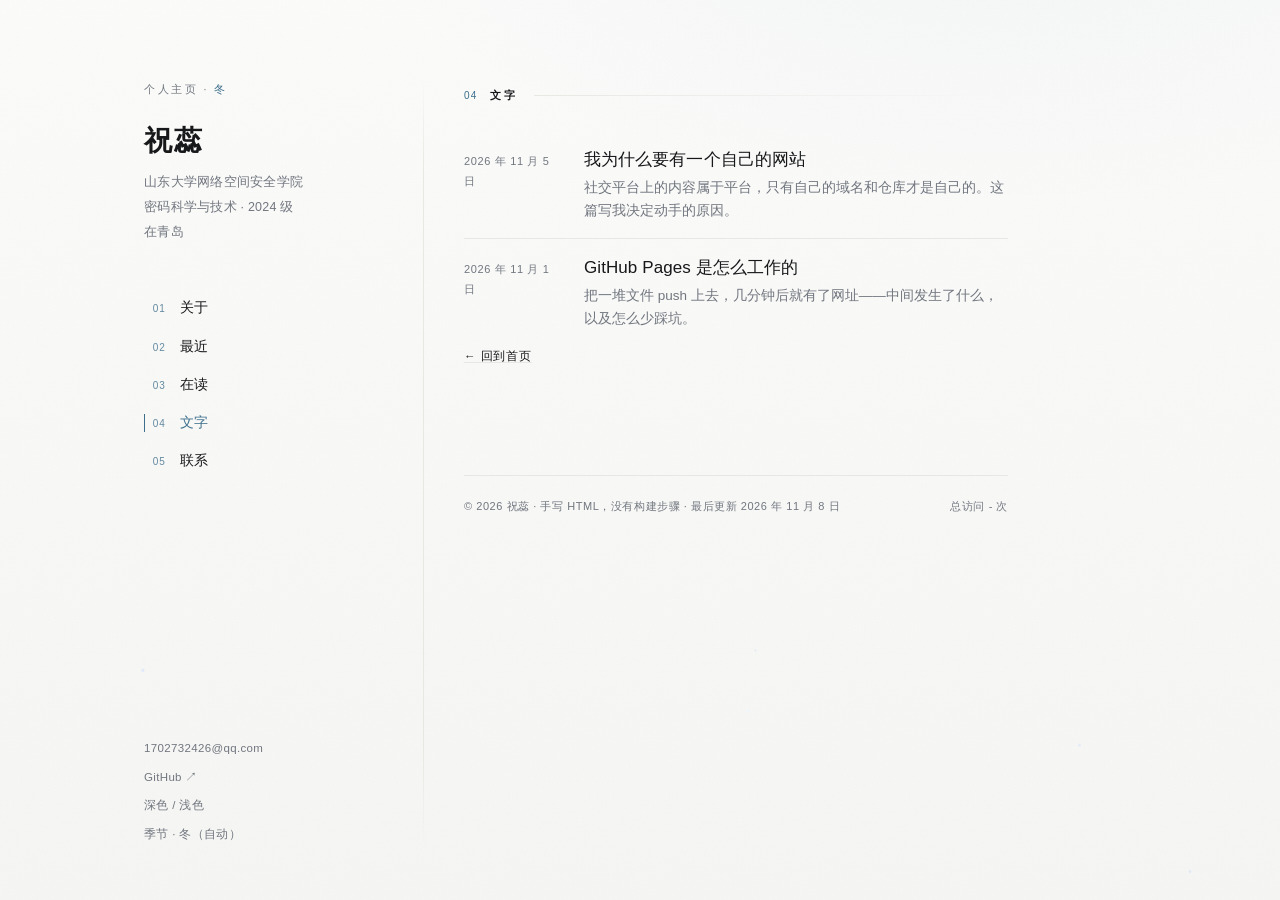
==== commit 36ccff13: "content+typography: sharper copy, sec rules, reading notes, book-style prose" ====
--- a/blog/index.html
+++ b/blog/index.html
@@ -12,7 +12,7 @@
 <meta property="og:description" content="写过的字。">
 <link rel="canonical" href="https://imzhurui.github.io/blog/">
 <link rel="icon" href="data:image/svg+xml,%3Csvg xmlns='http://www.w3.org/2000/svg' viewBox='0 0 32 32'%3E%3Crect width='32' height='32' rx='4' fill='%235b4bd6'/%3E%3Ctext x='16' y='23' font-size='18' font-family='serif' fill='%23ffffff' text-anchor='middle'%3E%E7%A5%9D%3C/text%3E%3C/svg%3E">
-<link rel="stylesheet" href="../assets/css/style.css?v=112d2a25">
+<link rel="stylesheet" href="../assets/css/style.css?v=03091194">
 <script>
   (function () {
     try {
@@ -35,7 +35,7 @@
 <div class="frame">
   <aside class="side">
     <div>
-      <p class="kicker">个人主页 · 2026</p>
+      <p class="kicker">个人主页</p>
       <p class="brand"><a href="../index.html">祝蕊</a></p>
       <p class="role">山东大学网络空间安全学院<br>密码科学与技术 · 2024 级<br>在青岛</p>
       <nav class="nav" aria-label="主导航">
@@ -55,7 +55,7 @@
   </aside>
   <main class="main" id="main">
     <section class="section">
-      <div class="sec-head"><span class="sec-num">04</span><h2 class="sec-title">文字</h2></div>
+      <div class="sec-head"><span class="sec-num">04</span><h2 class="sec-title">文字</h2><span class="sec-rule"></span></div>
       <ul class="posts">
         <li><a class="post" href="hello-world.html">
           <span class="date">2026 年 11 月 5 日</span>
@@ -69,13 +69,13 @@
       <p class="more"><a href="../index.html">← 回到首页</a></p>
     </section>
     <footer class="foot">
-      <p>© <span id="year">2026</span> 祝蕊 · 手写 HTML，没有构建步骤</p>
+      <p>© <span id="year">2026</span> 祝蕊 · 手写 HTML，没有构建步骤 · 最后更新 2026 年 11 月 8 日</p>
       <p><span id="busuanzi_container_site_pv">总访问 <span id="busuanzi_value_site_pv">-</span> 次</span></p>
     </footer>
   </main>
 </div>
-<script src="../assets/js/main.js?v=112d2a25"></script>
-<script src="../assets/js/leaves.js?v=112d2a25"></script>
+<script src="../assets/js/main.js?v=03091194"></script>
+<script src="../assets/js/leaves.js?v=03091194"></script>
 <script defer src="https://busuanzi.ibruce.info/busuanzi/2.3/busuanzi.pure.mini.js"></script>
 </body>
 </html>
--- a/assets/css/style.css
+++ b/assets/css/style.css
@@ -312,7 +312,17 @@
   display: flex;
   align-items: baseline;
   gap: 0.8rem;
-  margin-bottom: 1.5rem;
+  margin-bottom: 1.6rem;
+}
+
+/* 编号、标题之后，一条一直拉到右边缘的细线 */
+.sec-rule {
+  flex: 1 1 auto;
+  min-width: 2rem;
+  height: 1px;
+  align-self: center;
+  margin-left: 0.2rem;
+  background: linear-gradient(90deg, var(--rule), transparent 94%);
 }
 
 .sec-num {
@@ -332,8 +342,9 @@
 }
 
 .section p {
-  margin: 0 0 1.1rem;
+  margin: 0 0 1.25rem;
   color: var(--ink);
+  text-wrap: pretty;
 }
 .section p:last-child { margin-bottom: 0; }
 
@@ -370,15 +381,26 @@
   padding: 0;
 }
 .reading li {
+  padding: 0.85rem 0;
+  font-size: 15.5px;
+}
+.reading li + li { border-top: 1px solid var(--rule); }
+
+.read-head {
   display: flex;
   justify-content: space-between;
   align-items: baseline;
   gap: 1.2rem;
-  padding: 0.7rem 0;
   flex-wrap: wrap;
-  font-size: 15.5px;
-}
-.reading li + li { border-top: 1px solid var(--rule); }
+}
+
+.read-note {
+  margin: 0.32rem 0 0;
+  font-size: 13.5px;
+  line-height: 1.75;
+  color: var(--muted);
+  max-width: 30em;
+}
 
 .read-meta {
   font-size: 11px;
@@ -416,7 +438,7 @@
 
 .post h3 {
   margin: 0 0 0.15rem;
-  font-size: 16px;
+  font-size: 17px;
   font-weight: 500;
   line-height: 1.6;
   letter-spacing: 0.005em;
@@ -487,7 +509,14 @@
   letter-spacing: 0.01em;
 }
 
-.prose p, .prose ul, .prose ol { margin: 0 0 1.2rem; }
+.prose p {
+  margin: 0 0 0.5rem;
+  text-indent: 2em;
+  text-wrap: pretty;
+}
+.prose ul, .prose ol { margin: 0 0 1.2rem; }
+.prose p + ul, .prose p + ol { margin-top: 0.9rem; }
+.prose li > p { text-indent: 0; }
 .prose h2 {
   margin: 2.6rem 0 0.85rem;
   font-size: 1.15rem;
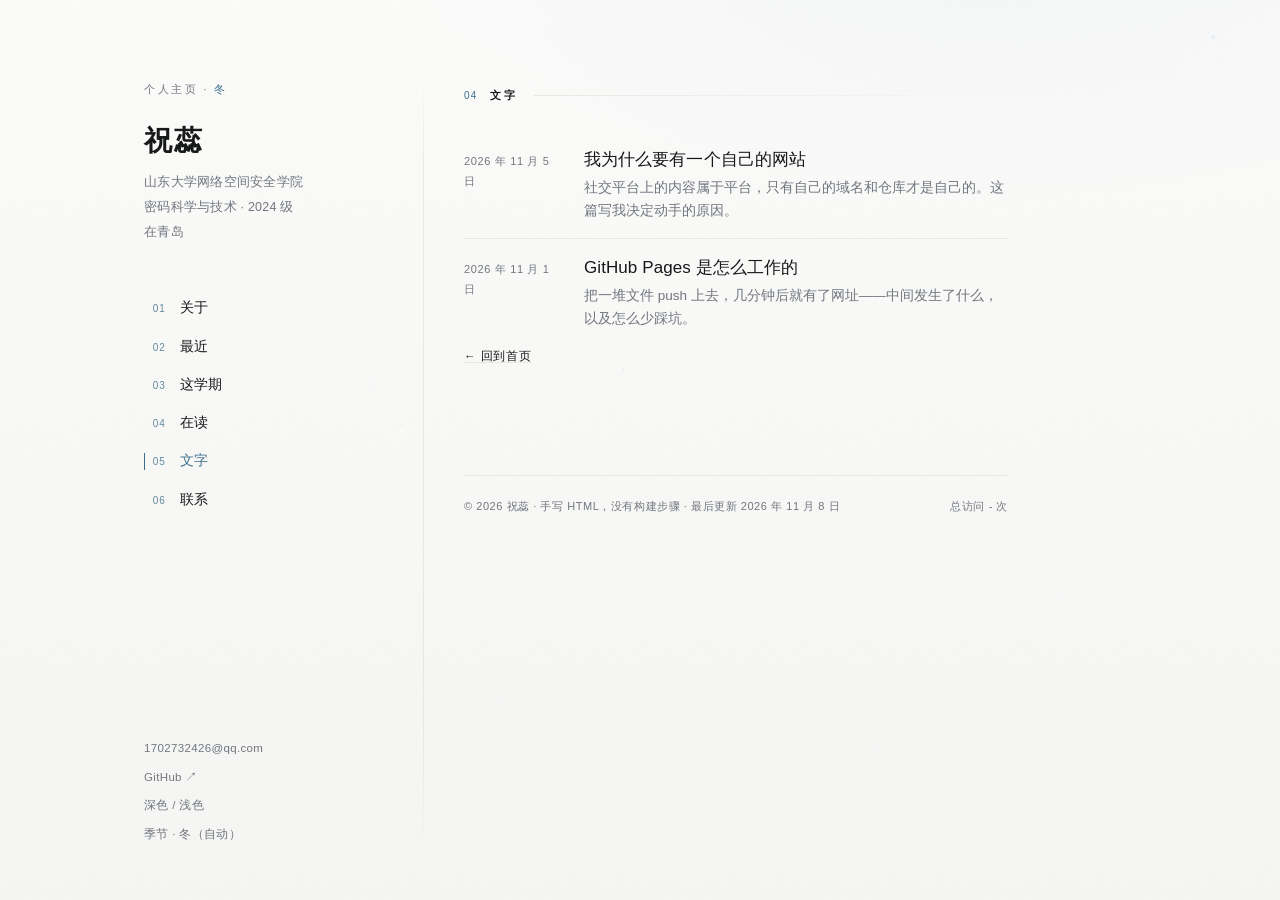
==== commit db21c7a6: "content: add this-semester courses section" ====
--- a/blog/index.html
+++ b/blog/index.html
@@ -12,7 +12,7 @@
 <meta property="og:description" content="写过的字。">
 <link rel="canonical" href="https://imzhurui.github.io/blog/">
 <link rel="icon" href="data:image/svg+xml,%3Csvg xmlns='http://www.w3.org/2000/svg' viewBox='0 0 32 32'%3E%3Crect width='32' height='32' rx='4' fill='%235b4bd6'/%3E%3Ctext x='16' y='23' font-size='18' font-family='serif' fill='%23ffffff' text-anchor='middle'%3E%E7%A5%9D%3C/text%3E%3C/svg%3E">
-<link rel="stylesheet" href="../assets/css/style.css?v=03091194">
+<link rel="stylesheet" href="../assets/css/style.css?v=06faf0be">
 <script>
   (function () {
     try {
@@ -41,9 +41,10 @@
       <nav class="nav" aria-label="主导航">
       <a href="../index.html#about"><span>01</span>关于</a>
       <a href="../index.html#now"><span>02</span>最近</a>
-      <a href="../index.html#reading"><span>03</span>在读</a>
-      <a href="../blog/index.html" aria-current="page"><span>04</span>文字</a>
-      <a href="../index.html#contact"><span>05</span>联系</a>
+      <a href="../index.html#courses"><span>03</span>这学期</a>
+      <a href="../index.html#reading"><span>04</span>在读</a>
+      <a href="../blog/index.html" aria-current="page"><span>05</span>文字</a>
+      <a href="../index.html#contact"><span>06</span>联系</a>
       </nav>
     </div>
     <div class="side-foot">
@@ -74,8 +75,8 @@
     </footer>
   </main>
 </div>
-<script src="../assets/js/main.js?v=03091194"></script>
-<script src="../assets/js/leaves.js?v=03091194"></script>
+<script src="../assets/js/main.js?v=06faf0be"></script>
+<script src="../assets/js/leaves.js?v=06faf0be"></script>
 <script defer src="https://busuanzi.ibruce.info/busuanzi/2.3/busuanzi.pure.mini.js"></script>
 </body>
 </html>
--- a/assets/css/style.css
+++ b/assets/css/style.css
@@ -373,6 +373,41 @@
   padding-top: 0.42rem;
 }
 .now dd { margin: 0; }
+
+/* 这学期 */
+.courses-term {
+  margin: 0 0 1rem !important;
+  font-size: 11px;
+  letter-spacing: 0.1em;
+  color: var(--muted);
+}
+
+.courses {
+  list-style: none;
+  margin: 0;
+  padding: 0;
+  display: grid;
+  grid-template-columns: repeat(2, minmax(0, 1fr));
+  gap: 0.5rem 1.6rem;
+}
+
+.courses li {
+  position: relative;
+  padding-left: 0.95rem;
+  font-size: 15px;
+  line-height: 1.7;
+}
+
+.courses li::before {
+  content: "";
+  position: absolute;
+  left: 0;
+  top: 0.78em;
+  width: 5px;
+  height: 1px;
+  background: var(--accent);
+  opacity: 0.65;
+}
 
 /* 在读 */
 .reading {
@@ -619,6 +654,7 @@
   .main { padding: 2.6rem 0 4rem; max-width: none; }
   .post { grid-template-columns: 5.2rem minmax(0, 1fr); gap: 0.9rem; }
   .now > div { grid-template-columns: 3.6rem 1fr; }
+  .courses { grid-template-columns: repeat(2, minmax(0, 1fr)); }
 }
 
 @media (max-width: 480px) {
